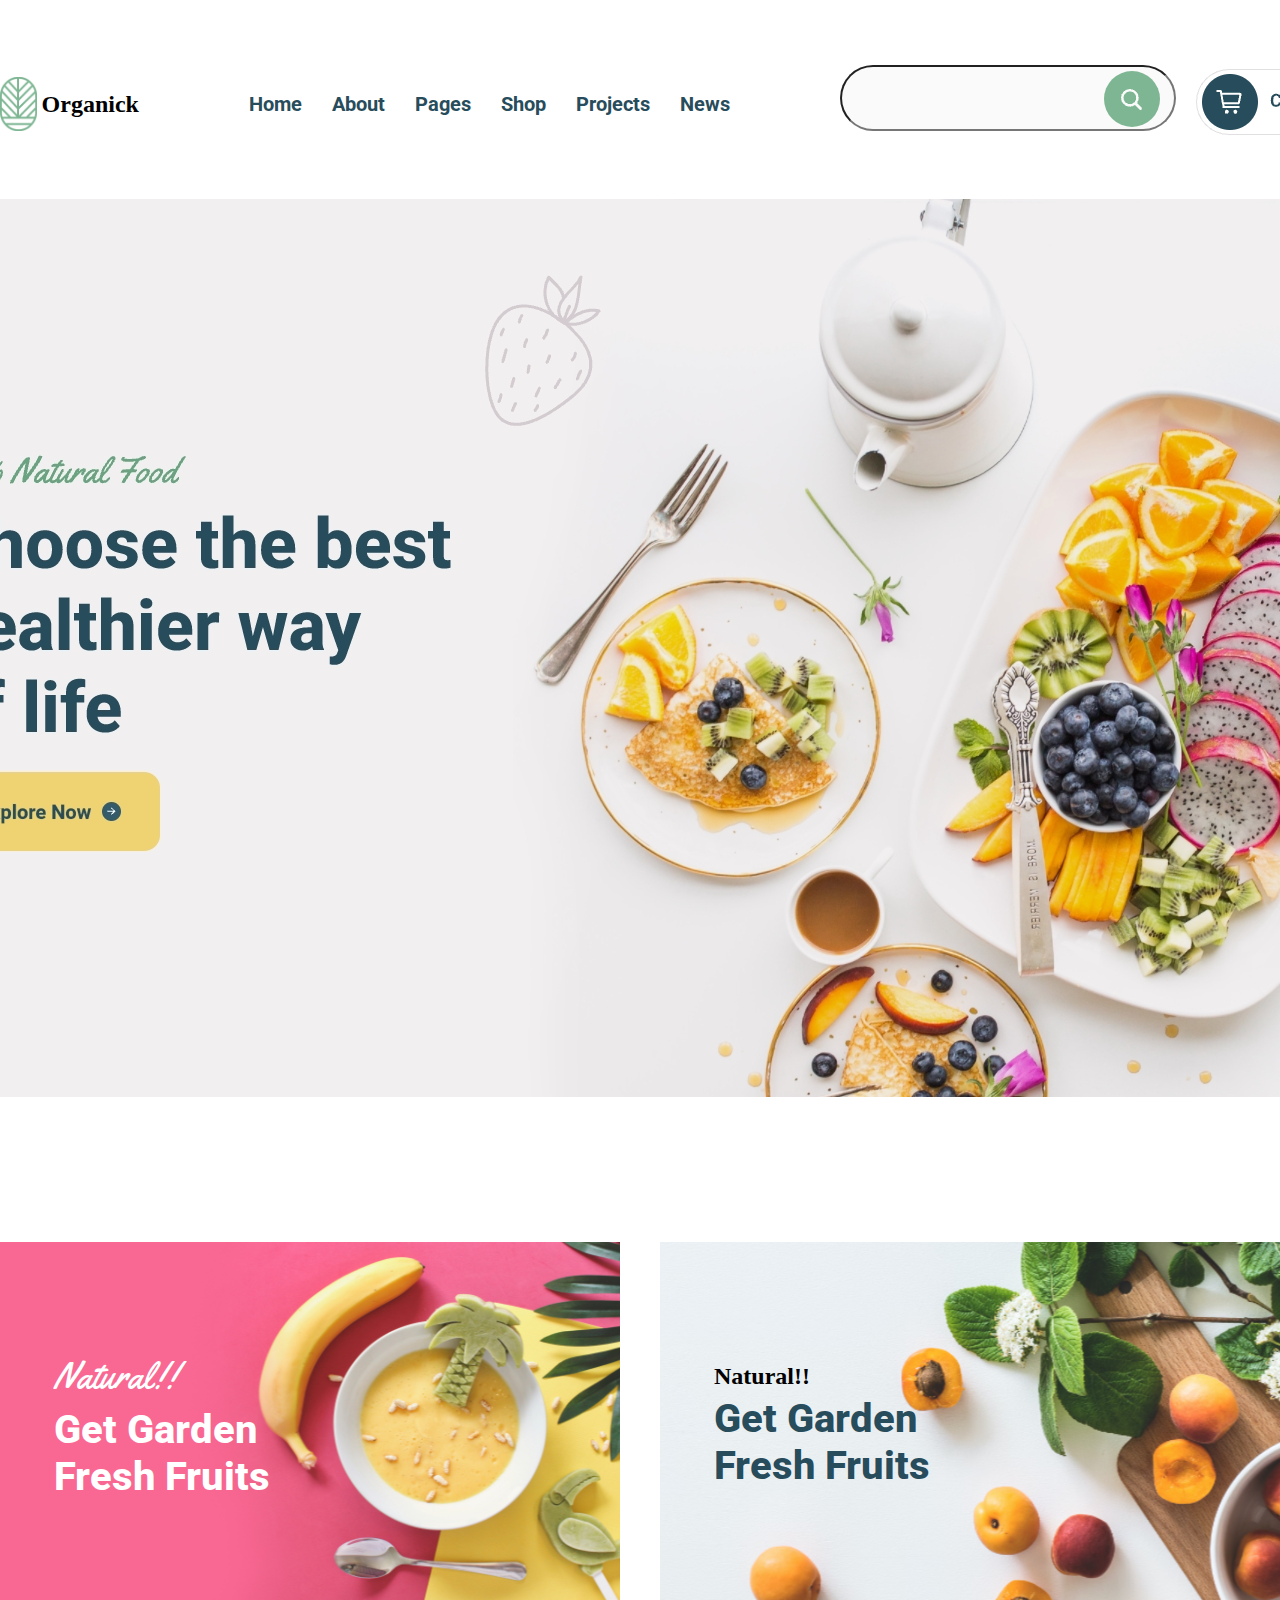
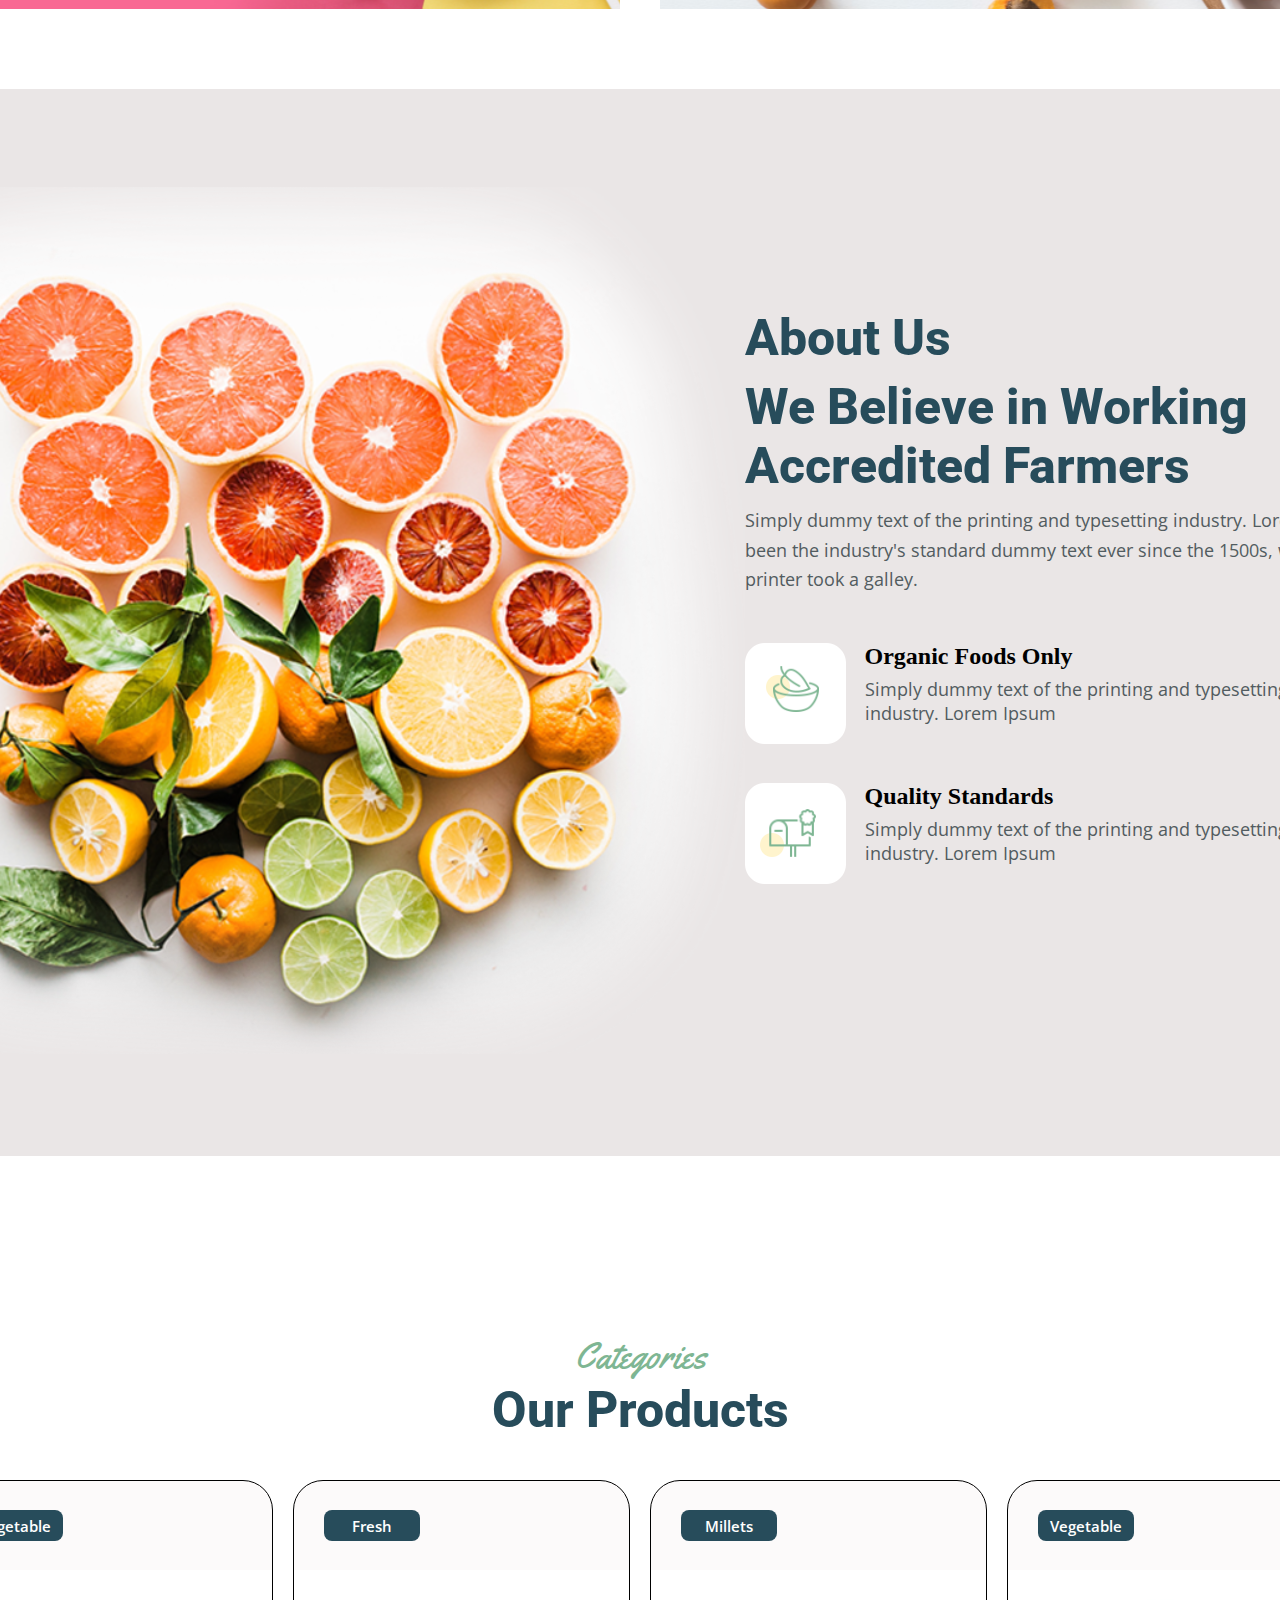
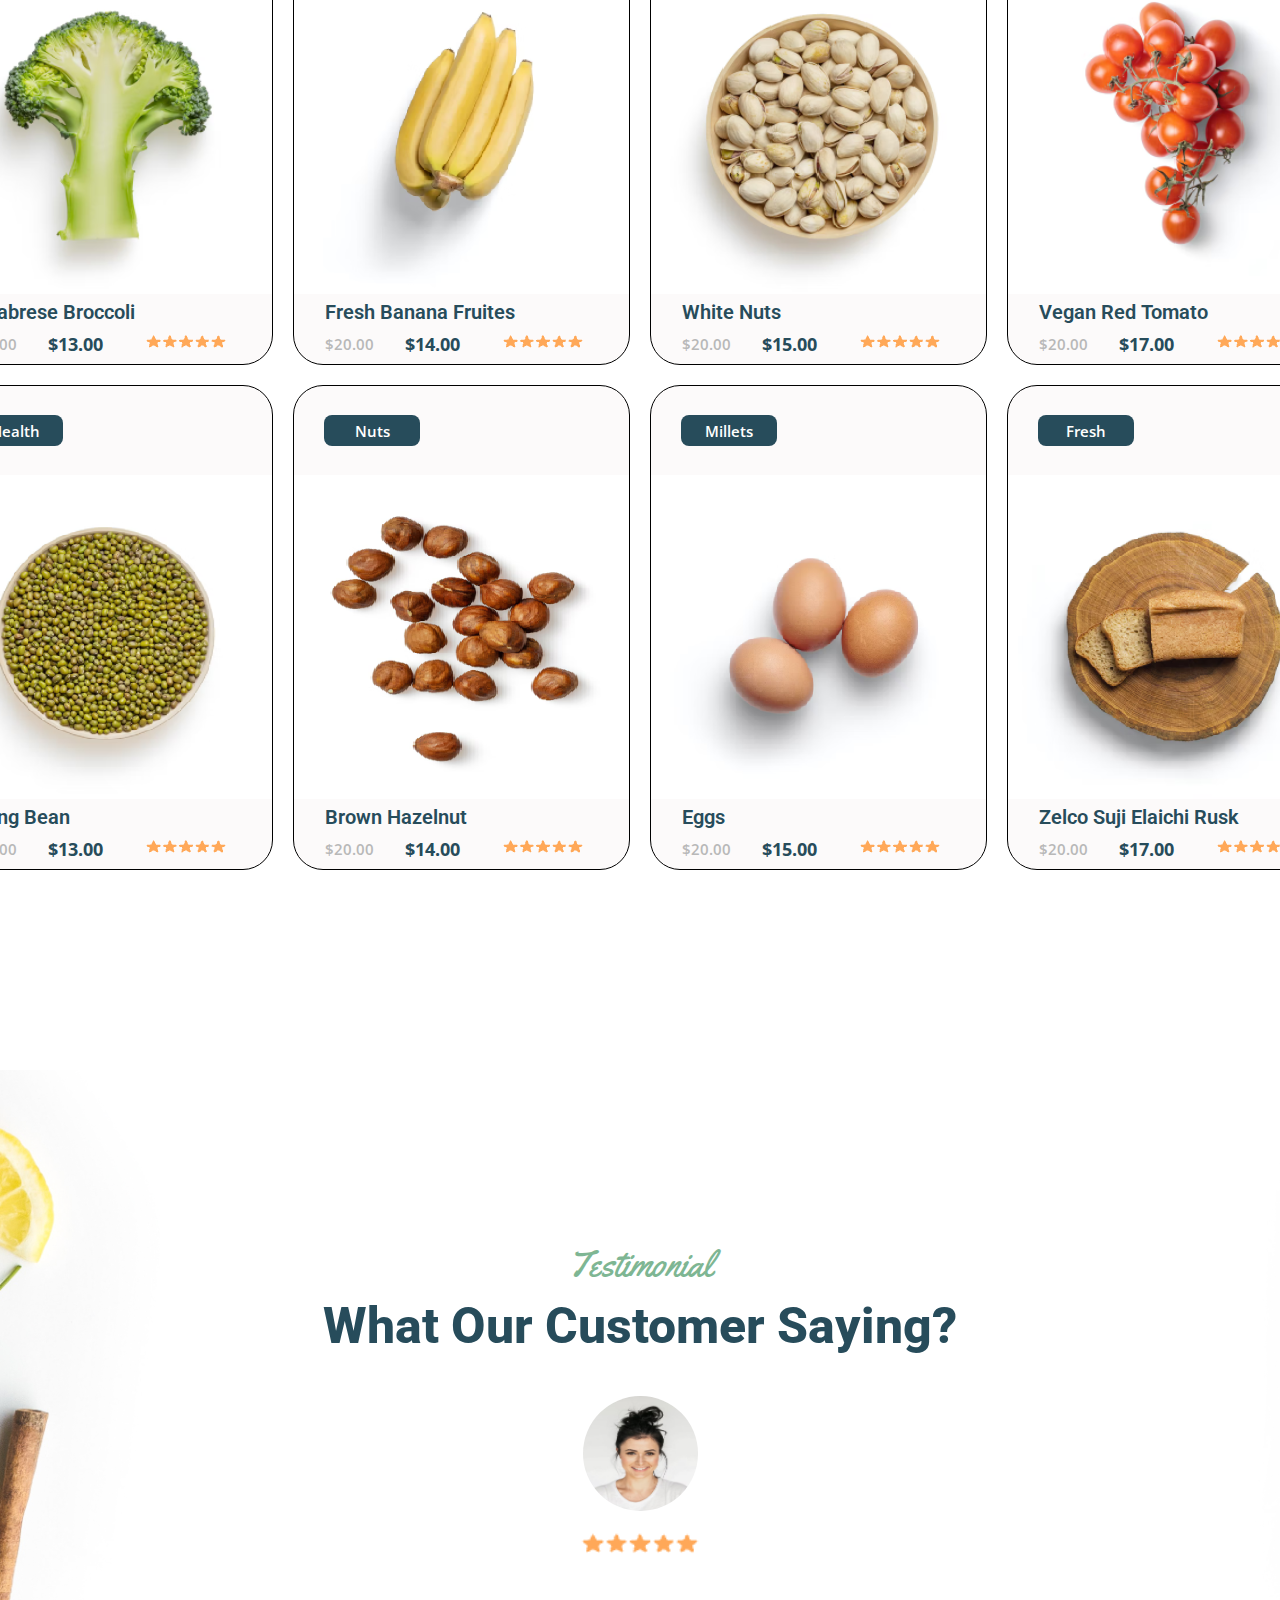
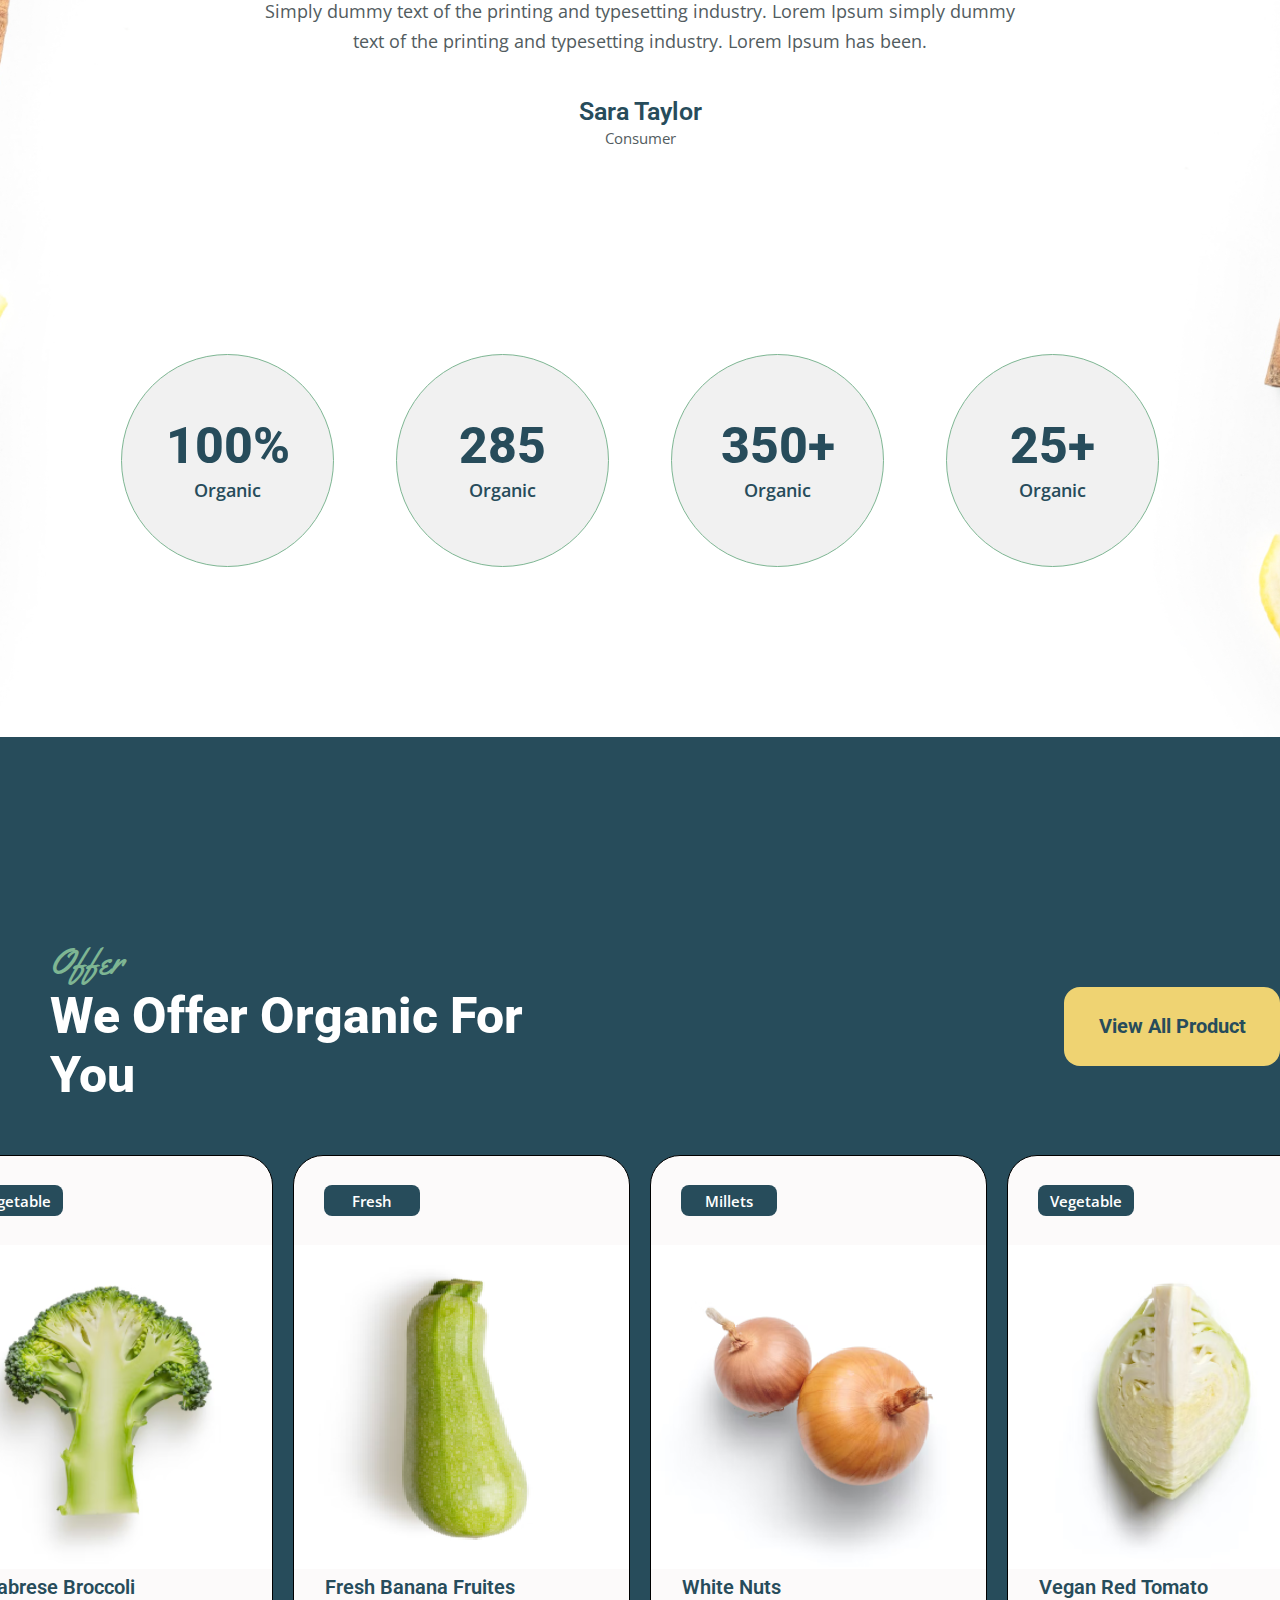
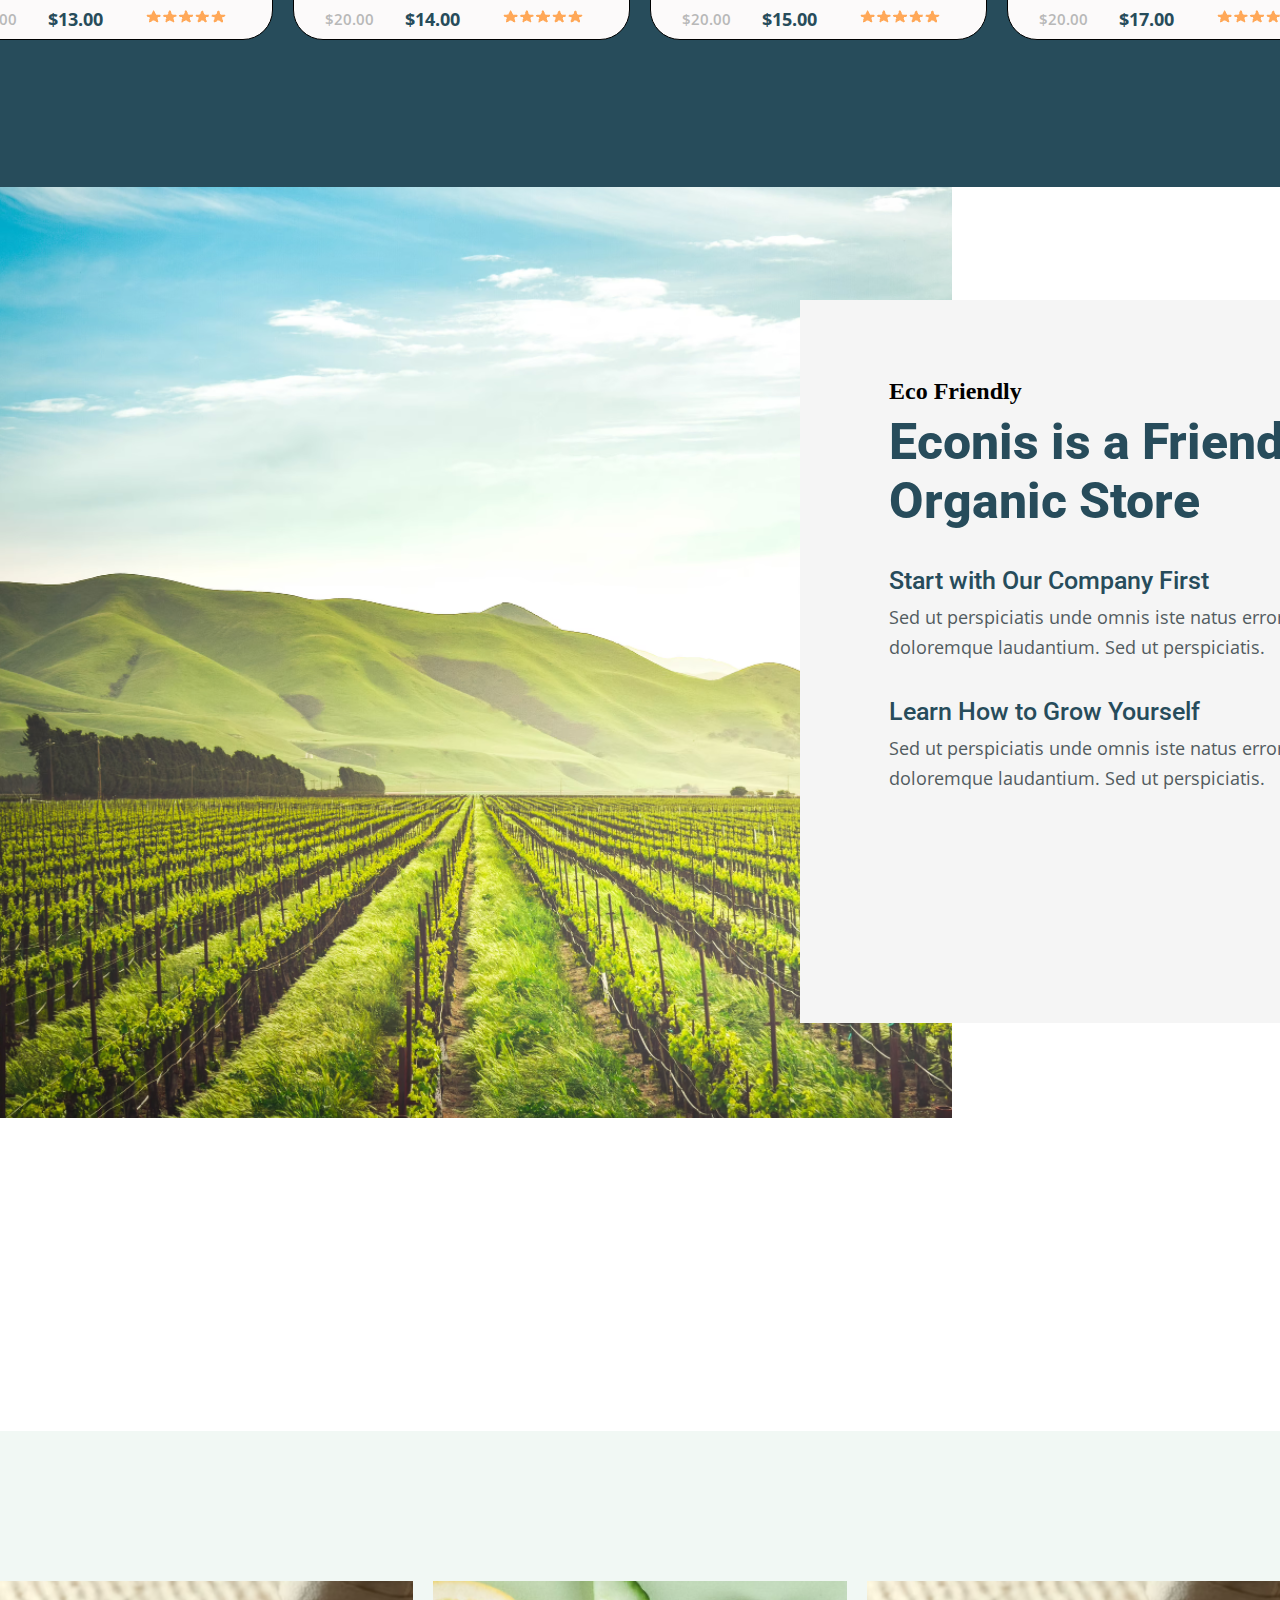
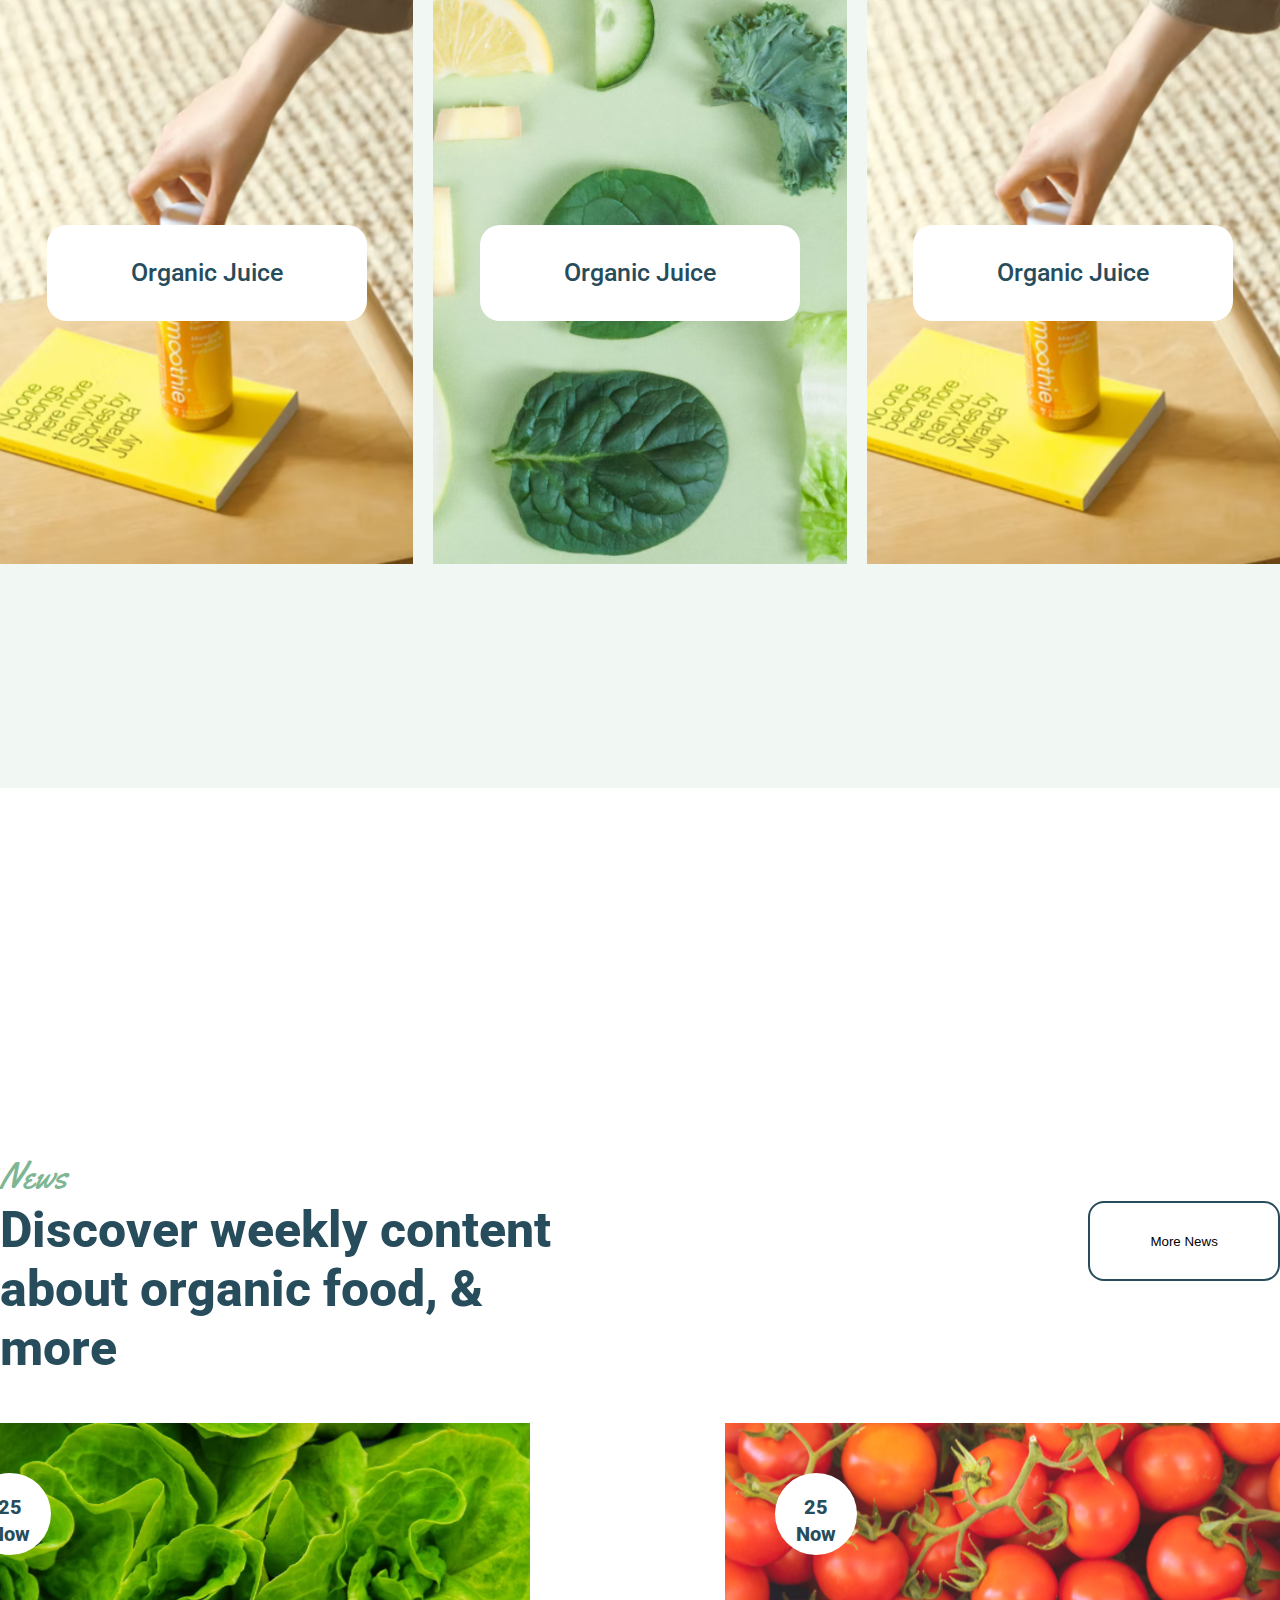
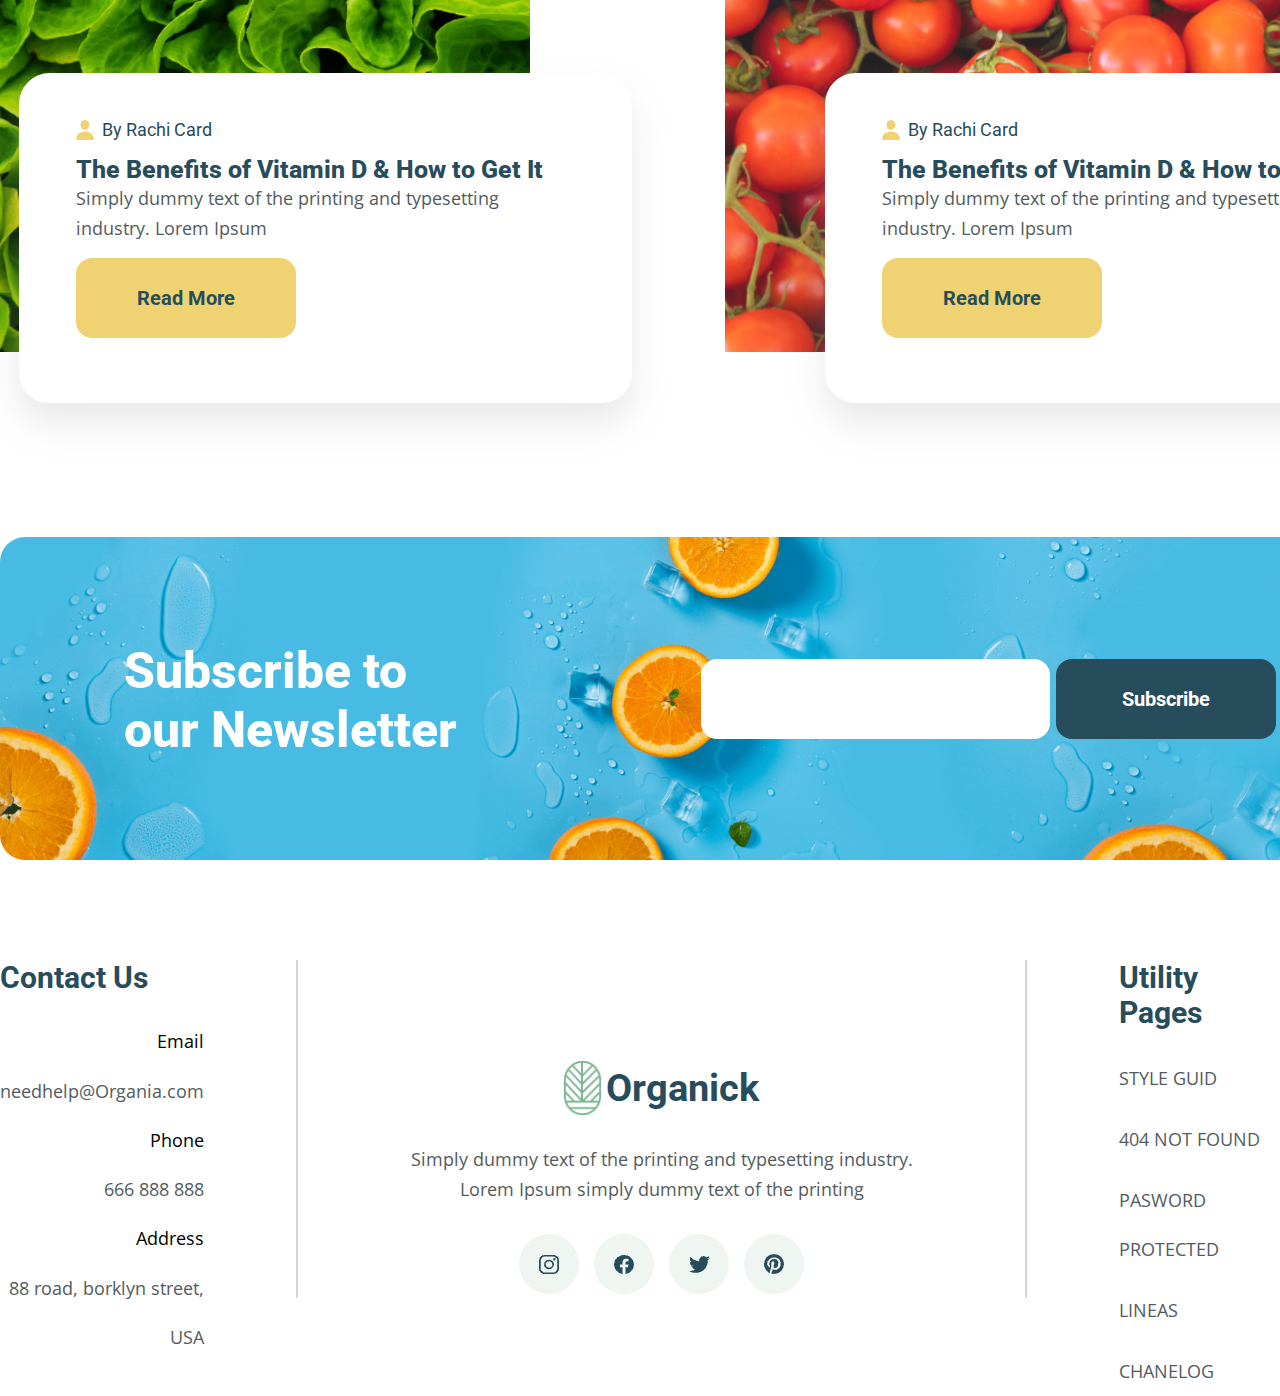
==== index.html @ 6e3fae32 "organik" ====
<!DOCTYPE html>
<html lang="en">

<head>
   <meta charset="UTF-8">
   <meta name="viewport" content="width=device-width, initial-scale=1.0">
   <title>Document</title>

   <!-- link__css -->
   <link rel="stylesheet" href="./assets/css/style.css">
   <!-- google__fonts -->
   <link rel="preconnect" href="https://fonts.googleapis.com">
   <link rel="preconnect" href="https://fonts.gstatic.com" crossorigin>
   <link
      href="https://fonts.googleapis.com/css2?family=Dancing+Script:wght@700&family=Dosis:wght@600&family=Gothic+A1&family=Lato:ital,wght@0,100;0,300;0,400;0,700;0,900;1,100;1,300;1,400;1,700;1,900&family=Montserrat:ital,wght@0,100..900;1,100..900&family=Mukta&family=Nunito+Sans:ital,opsz,wght@0,6..12,200..1000;1,6..12,200..1000&family=Open+Sans:ital,wght@0,300..800;1,300..800&family=Oswald:wght@200..700&family=Poppins:ital,wght@0,100;0,200;0,300;0,400;0,500;0,600;0,700;0,800;0,900;1,100;1,200;1,300;1,400;1,500;1,600;1,700;1,800;1,900&family=Prompt:ital,wght@0,100;0,200;0,300;0,400;0,500;0,600;0,700;0,800;0,900;1,100;1,200;1,300;1,400;1,500;1,600;1,700;1,800;1,900&family=Roboto:ital,wght@0,100;0,300;0,400;0,500;0,700;0,900;1,100;1,300;1,400;1,500;1,700;1,900&display=swap"
      rel="stylesheet">
   <link rel="preconnect" href="https://fonts.googleapis.com">
   <link rel="preconnect" href="https://fonts.gstatic.com" crossorigin>
   <link
      href="https://fonts.googleapis.com/css2?family=Dancing+Script:wght@700&family=Dosis:wght@600&family=Gothic+A1&family=Lato:ital,wght@0,100;0,300;0,400;0,700;0,900;1,100;1,300;1,400;1,700;1,900&family=Montserrat:ital,wght@0,100..900;1,100..900&family=Mukta&family=Nunito+Sans:ital,opsz,wght@0,6..12,200..1000;1,6..12,200..1000&family=Open+Sans:ital,wght@0,300..800;1,300..800&family=Oswald:wght@200..700&family=Poppins:ital,wght@0,100;0,200;0,300;0,400;0,500;0,600;0,700;0,800;0,900;1,100;1,200;1,300;1,400;1,500;1,600;1,700;1,800;1,900&family=Prompt:ital,wght@0,100;0,200;0,300;0,400;0,500;0,600;0,700;0,800;0,900;1,100;1,200;1,300;1,400;1,500;1,600;1,700;1,800;1,900&family=Roboto:ital,wght@0,100;0,300;0,400;0,500;0,700;0,900;1,100;1,300;1,400;1,500;1,700;1,900&display=swap"
      rel="stylesheet">
   <link rel="preconnect" href="https://fonts.googleapis.com">
   <link rel="preconnect" href="https://fonts.gstatic.com" crossorigin>
   <link
      href="https://fonts.googleapis.com/css2?family=Dancing+Script:wght@700&family=Dosis:wght@600&family=Gothic+A1&family=Lato:ital,wght@0,100;0,300;0,400;0,700;0,900;1,100;1,300;1,400;1,700;1,900&family=Montserrat:ital,wght@0,100..900;1,100..900&family=Mukta&family=Nunito+Sans:ital,opsz,wght@0,6..12,200..1000;1,6..12,200..1000&family=Open+Sans:ital,wght@0,300..800;1,300..800&family=Oswald:wght@200..700&family=Poppins:ital,wght@0,100;0,200;0,300;0,400;0,500;0,600;0,700;0,800;0,900;1,100;1,200;1,300;1,400;1,500;1,600;1,700;1,800;1,900&family=Prompt:ital,wght@0,100;0,200;0,300;0,400;0,500;0,600;0,700;0,800;0,900;1,100;1,200;1,300;1,400;1,500;1,600;1,700;1,800;1,900&family=Roboto:ital,wght@0,100;0,300;0,400;0,500;0,700;0,900;1,100;1,300;1,400;1,500;1,700;1,900&family=Yellowtail&display=swap"
      rel="stylesheet">
   <!-- google__fonts -->


</head>

<body>

   <!-- main-start -->

   <main>

      <!-- header-start -->

      <header>
         <div class="container">
            <div class="header-div">
               <div class="left__header">
                  <img src="./assets/images/organic_logo.png" alt="organic-logo">
                  <h2>Organick</h2>
               </div>
               <div class="center__header">
                  <h2>Home</h2>
                <a href="./assets/html/vtoroy.html"><h2>About</h2></a>
                  <h2>Pages</h2>
                  <a href="./assets/html/tretiy.html"><h2>Shop</h2></a>
                  <h2>Projects</h2>
                  <h2>News</h2>
               </div>
               <div class="right__header">
                  <div class="input">
                     <input type="search">
                  </div>
                  <div class="img-search">
                     <img src="./assets/images/search.png" alt="search">
                  </div>
                  <div class="cart-button">
                     <img src="./assets/images/Cart.png" alt="card-button">
                  </div>
               </div>
            </div>
         </div>
      </header>

      <!-- header-end -->

      <!-- section__backround-start -->

      <div class="section-backround">
      </div>

      <!-- section__backround-end -->

      <!-- section__block-start -->

      <section class="section__block">
         <div class="container">
            <div class="block">
               <div class="left-block">
                  <div class="left-BLOCK--text">
                     <h2>Natural!!</h2>
                     <p>Get Garden Fresh Fruits</p>
                  </div>
               </div>
               <div class="right-block">
                  <div class="left-BLOCK--text2">
                     <h2>Natural!!</h2>
                     <p>Get Garden Fresh Fruits</p>
                  </div>
               </div>
            </div>
         </div>
      </section>

      <!-- section__block-end -->

      <!-- section__acardion-start -->

      <section class="section-acardion">
         <div class="container">
            <div class="acardion">
               <div class="left-acardion">
                  <img src="./assets/images/limons.png" alt="limons">
               </div>
               <div class="right-acardion">
                  <div class="left-right-acardion">
                     <h2>About Us</h2>
                     <h2>We Believe in Working
                        Accredited Farmers</h2>
                     <p>Simply dummy text of the printing and typesetting industry. Lorem had ceased to
                        been the industry's standard dummy text ever since the 1500s, when an unknown printer took a
                        galley.</p>
                  </div>
                  <div class="center-right-acardion">
                     <div class="center-df">
                        <div class="left-1">
                           <img src="./assets/images/organic-food.png" alt="organic-food">
                        </div>
                        <div class="right-2">
                           <h2>Organic Foods Only</h2>
                           <p>Simply dummy text of the printing and typesetting industry. Lorem Ipsum</p>
                        </div>
                     </div>
                     <div class="center-df">
                        <div class="left-1">
                           <img src="./assets/images/organic-pochta.png" alt="organic-pochta">
                        </div>
                        <div class="right-2">
                           <h2>Quality Standards</h2>
                           <p>Simply dummy text of the printing and typesetting industry. Lorem Ipsum</p>
                        </div>
                     </div>
                  </div>
                  <div class="right-right-acardion"></div>
               </div>
            </div>
         </div>
      </section>

      <!-- section__acardion-end -->

      <!-- section__intro-start -->

      <section class="section__intro">
         <div class="container">
            <h2 class="intro-h2">Categories </h2>
            <p class="intro-p">Our Products</p>
            <div class="intro-colum">
               <div class="intro-df">
                  <div class="intro-block">
                     <button>Vegetable</button>
                     <img src="./assets/images/cabbage.png" alt="garlic">
                     <h2>Calabrese Broccoli</h2>
                     <div class="intro-block-df-t">
                        <div class="left3">
                           <h2>$20.00</h2>
                           <h3>$13.00</h3>
                        </div>
                        <div class="right3">
                           <img src="./assets/images/Star.png" alt="star">
                        </div>
                     </div>
                  </div>
                  <div class="intro-block">
                     <button>Fresh</button>
                     <img src="./assets/images/banana.png" alt="banana">
                     <h2>Fresh Banana Fruites</h2>
                     <div class="intro-block-df-t">
                        <div class="left3">
                           <h2>$20.00</h2>
                           <h3>$14.00</h3>
                        </div>
                        <div class="right3">
                           <img src="./assets/images/Star.png" alt="star">
                        </div>
                     </div>
                  </div>
                  <div class="intro-block">
                     <button>Millets</button>
                     <img src="./assets/images/nuts.png" alt="White-nuts">
                     <h2>White Nuts</h2>
                     <div class="intro-block-df-t">
                        <div class="left3">
                           <h2>$20.00</h2>
                           <h3>$15.00</h3>
                        </div>
                        <div class="right3">
                           <img src="./assets/images/Star.png" alt="star">
                        </div>
                     </div>
                  </div>
                  <div class="intro-block">
                     <button>Vegetable</button>
                     <img src="./assets/images/tomato.png" alt="Red-tomato">
                     <h2>Vegan Red Tomato</h2>
                     <div class="intro-block-df-t">
                        <div class="left3">
                           <h2>$20.00</h2>
                           <h3>$17.00</h3>
                        </div>
                        <div class="right3">
                           <img src="./assets/images/Star.png" alt="star">
                        </div>
                     </div>
                  </div>
               </div>
               <div class="intro-df">
                  <div class="intro-block">
                     <button>Health</button>
                     <img src="./assets/images/bean.png" alt="Mung-Bean">
                     <h2>Mung Bean</h2>
                     <div class="intro-block-df-t">
                        <div class="left3">
                           <h2>$20.00</h2>
                           <h3>$13.00</h3>
                        </div>
                        <div class="right3">
                           <img src="./assets/images/Star.png" alt="star">
                        </div>
                     </div>
                  </div>
                  <div class="intro-block">
                     <button>Nuts</button>
                     <img src="./assets/images/Brown-Hazelnut.png" alt="Brown-Hazelnut">
                     <h2>Brown Hazelnut</h2>
                     <div class="intro-block-df-t">
                        <div class="left3">
                           <h2>$20.00</h2>
                           <h3>$14.00</h3>
                        </div>
                        <div class="right3">
                           <img src="./assets/images/Star.png" alt="star">
                        </div>
                     </div>
                  </div>
                  <div class="intro-block">
                     <button>Millets</button>
                     <img src="./assets/images/eggs.png" alt="Eggs">
                     <h2>Eggs</h2>
                     <div class="intro-block-df-t">
                        <div class="left3">
                           <h2>$20.00</h2>
                           <h3>$15.00</h3>
                        </div>
                        <div class="right3">
                           <img src="./assets/images/Star.png" alt="star">
                        </div>
                     </div>
                  </div>
                  <div class="intro-block">
                     <button>Fresh</button>
                     <img src="./assets/images/bread.png" alt="Zelco Suji Elaichi Rusk">
                     <h2>Zelco Suji Elaichi Rusk</h2>
                     <div class="intro-block-df-t">
                        <div class="left3">
                           <h2>$20.00</h2>
                           <h3>$17.00</h3>
                        </div>
                        <div class="right3">
                           <img src="./assets/images/Star.png" alt="star">
                        </div>
                     </div>
                  </div>
               </div>
            </div>
         </div>
      </section>

      <!-- section__intro-end -->

      <!-- section__jpg-start -->

      <section class="section__jpg">
         <div class="container">
            <div class="jpg">
               <div class="left-jpg">
                  <div class="left-left-jpg">
                     <h3>Testimonial</h3>
                     <p>What Our Customer Saying?</p>
                  </div>
                  <div class="left-center-jpg">
                     <img class="photo" src="./assets/images/Photo(7).png" alt="Yourself">
                     <img class="star" src="./assets/images/Star.png" alt="star">
                  </div>
                  <div class="left-right-jpg">
                     <div class="left-23">
                        <p>Simply dummy text of the printing and typesetting industry. Lorem Ipsum simply dummy text of
                           the
                           printing and typesetting industry. Lorem Ipsum has been.</p>
                     </div>
                     <div class="right-23">
                        <h3> Sara Taylor</h3>
                        <h4>Consumer</h4>
                     </div>
                  </div>
               </div>
               <div class="right-jpg">
                  <div class="krujochek">
                     <span>100%</span>
                     <h4>Organic</h4>
                  </div>
                  <div class="krujochek">
                     <span>285</span>
                     <h4>Organic</h4>
                  </div>
                  <div class="krujochek">
                     <span>350+</span>
                     <h4>Organic</h4>
                  </div>
                  <div class="krujochek">
                     <span>25+</span>
                     <h4>Organic</h4>
                  </div>
               </div>
            </div>
         </div>
      </section>

      <!-- section__jpg-end -->

      <!-- section__green-start -->

      <div class="section__green">
         <div class="container">
            <div class="green">
               <h4 class="green-h4">Offer</h4>
               <div class="green-df">
                  <p>We Offer Organic For You</p>
                  <button>View All Product</button>
               </div>
            </div>
            <div class="intro-df-1">
               <div class="intro-block">
                  <button>Vegetable</button>
                  <img src="./assets/images/cabbage.png" alt="garlic">
                  <h2>Calabrese Broccoli</h2>
                  <div class="intro-block-df-t">
                     <div class="left3">
                        <h2>$20.00</h2>
                        <h3>$13.00</h3>
                     </div>
                     <div class="right3">
                        <img src="./assets/images/Star.png" alt="star">
                     </div>
                  </div>
               </div>
               <div class="intro-block">
                  <button>Fresh</button>
                  <img src="./assets/images/Photo(8).png" alt="Fresh-Banana-Fruites">
                  <h2>Fresh Banana Fruites</h2>
                  <div class="intro-block-df-t">
                     <div class="left3">
                        <h2>$20.00</h2>
                        <h3>$14.00</h3>
                     </div>
                     <div class="right3">
                        <img src="./assets/images/Star.png" alt="star">
                     </div>
                  </div>
               </div>
               <div class="intro-block">
                  <button>Millets</button>
                  <img src="./assets/images/Photo(9).png" alt="White-Nuts">
                  <h2>White Nuts</h2>
                  <div class="intro-block-df-t">
                     <div class="left3">
                        <h2>$20.00</h2>
                        <h3>$15.00</h3>
                     </div>
                     <div class="right3">
                        <img src="./assets/images/Star.png" alt="star">
                     </div>
                  </div>
               </div>
               <div class="intro-block">
                  <button>Vegetable</button>
                  <img src="./assets/images/Photo(10).png" alt="Vegan Red Tomato">
                  <h2>Vegan Red Tomato</h2>
                  <div class="intro-block-df-t">
                     <div class="left3">
                        <h2>$20.00</h2>
                        <h3>$17.00</h3>
                     </div>
                     <div class="right3">
                        <img src="./assets/images/Star.png" alt="star">
                     </div>
                  </div>
               </div>
            </div>
         </div>
      </div>

      <!-- section__green-end -->

      <!-- section__organic-start -->

      <section class="section-organic">
         <div class="organic-bg">
            <div class="organic-bg-vn">
               <img src="./assets/images/Image(4).png" alt="pustinya">
            </div>
            <div class="organic-white-bg">
               <div class="vn-120">
                  <div class="block90">
                     <h2>Eco Friendly</h2>
                     <p class="p1">Econis is a Friendly
                        Organic Store</p>
                  </div>
                  <div class="block90">
                     <h4>Start with Our Company First</h4>
                     <p class="p2">Sed ut perspiciatis unde omnis iste natus error sit voluptat accusantium doloremque
                        laudantium. Sed ut perspiciatis.</p>
                  </div>
                  <div class="block90">
                     <h4>Learn How to Grow Yourself</h4>
                     <p class="p2">Sed ut perspiciatis unde omnis iste natus error sit voluptat accusantium doloremque
                        laudantium. Sed ut perspiciatis.</p>
                  </div>
               </div>
            </div>
         </div>
      </section>

      <!-- section__organic-end -->

      <!-- section-no-start -->

      <section class="section-no">   
         <div class="no">
            <div class="bg-one">
               <button>Organic Juice</button>
            </div>
            <div class="bg-two">
               <button>Organic Juice</button>
            </div>
            <div class="bg-one">
               <button>Organic Juice</button>
            </div>
         </div>
      </section>

      <!-- section-no-end -->

      <!-- section-vapshe-start -->

      <section class="section-vapshe">
         <div class="container">
            <h4 class="h40">News</h4>
            <div class="vapshee-df">
               <p>Discover weekly content about organic food, & more</p>
               <button>More News</button>
            </div>
            <div class="vapshe-block-df">
               <div class="vapshe-block">
                  <div class="oq-krug">
                     <span>25</span>
                     <h2>Now</h2>
                  </div>
                  <div class="vapshe-block-oq_fon">
                     <div class="vn23">
                        <div class="verhniy-df">
                           <img src="./assets/images/Vector(5).png" alt="Vector">
                           <h2>By Rachi Card</h2>
                        </div>
                        <p class="oq-fon-p">The Benefits of Vitamin D & How to Get It</p>
                        <p class="oq-fon-p2">Simply dummy text of the printing and typesetting industry. Lorem Ipsum</p>
                        <button class="bggutton">Read More</button>
                     </div>
                  </div>
               </div>
               <div class="vapshe-block-2">
                  <div class="oq-krug">
                     <span>25</span>
                     <h2>Now</h2>
                  </div>
                  <div class="vapshe-block-oq_fon">
                     <div class="vn23">
                        <div class="verhniy-df">
                           <img src="./assets/images/Vector(5).png" alt="Vector">
                           <h2>By Rachi Card</h2>
                        </div>
                        <p class="oq-fon-p">The Benefits of Vitamin D & How to Get It</p>
                        <p class="oq-fon-p2">Simply dummy text of the printing and typesetting industry. Lorem Ipsum</p>
                        <button class="bggutton">Read More</button>
                     </div>
                  </div>
               </div>
            </div>
         </div>
      </section>

      <!-- section-vapshe-end -->

      <!-- section__goluboy-start -->


      <section class="section-goluboy">
         <div class="container">
            <div class="goluboy">
               <div class="vn-goluboy">
                  <div class="left-goluboy">
                     <p>Subscribe to
                        our Newsletter
                     </p>
                  </div>
                  <div class="right-goluboy">
                     <input type="email">
                     <button>Subscribe</button>
                  </div>
               </div>
            </div>
         </div>
      </section>

      <!-- section__goluboy-end -->
      <!-- 


 -->
      <!-- footer-start -->

      <footer>
         <div class="container">
            <div class="footer">
               <div class="left-footer">
                  <div class="start">
                     <h2>Contact Us</h2>
                  </div>
                  <div class="center">
                     <div class="center-center">
                        <h3>Email</h3>
                        <p>needhelp@Organia.com</p>
                     </div>
                     <div class="center-center">
                        <h3>Phone</h3>
                        <p>666 888 888</p>
                     </div>
                     <div class="center-center">
                        <h3>Address</h3>
                        <p>88 road, borklyn street, USA</p>
                     </div>
                  </div>
               </div>
               <hr class="hr">
               <div class="center-footer">
                  <div class="left__header-1">
                     <img src="./assets/images/organic_logo.png" alt="organic">
                     <h1>Organick</h1>
                  </div>
                  <div class="center-start">
                     <p>Simply dummy text of the printing and typesetting industry.
                        Lorem Ipsum simply dummy text of the printing </p>
                  </div>
                  <div class="center-end">
                     <div class="img-krug">
                        <img src="./assets/images/Insta.png" alt="instagram">
                     </div>
                     <div class="img-krug">
                        <img src="./assets/images/Vector(6).png" alt="feysbook">
                     </div>
                     <div class="img-krug">
                        <img src="./assets/images/Vector(7).png" alt="twiter">
                     </div>
                     <div class="img-krug">
                        <img src="./assets/images/Vector(8).png" alt="insta">
                     </div>
                  </div>
               </div>
               <hr class="hr">
               <div class="right-footer">
                  <div class="left-right-footer">
                     <h2>Utility Pages</h2>
                  </div>
                  <div class="right-right-footer">
                     <h4>STYLE GUID</h4>
                     <h4>404 NOT FOUND</h4>
                     <h4>PASWORD PROTECTED</h4>
                     <h4>LINEAS</h4>
                     <h4>CHANELOG</h4>
                  </div>
               </div>
            </div>
         </div>
      </footer>

      <!-- footer-end -->

   </main>

   <!-- main-end -->

</body>

</html>
---- assets/css/style.css ----
* {
   margin: 0;
   padding: 0;
   list-style: none;
   text-decoration: none;
}

/* container */

.container {
   max-width: 1400px;
   width: 100%;
   margin: 0 auto;
}

/* header-start */

.header-div {
   display: flex;
   align-items: center;
   padding-top: 69px;
   gap: 110px;
}

.left__header {
   display: flex;
   justify-content: center;
   align-items: center;
   gap: 5px;
}

.left__header-1 {
   display: flex;
   align-items: center;
   justify-content: center;
   gap: 5px;
}

.left__header-1 h1 {
   color: rgb(39, 76, 91);
   font-family: Roboto;
   font-size: 38px;
   font-weight: 700;
   text-align: left;
}

.left__header img {
   width: 36.58px;
   height: 53.72px;
}

.left__header-1 img {
   width: 36.58px;
   height: 53.72px;
}

.center__header {
   display: flex;
   align-items: center;
   gap: 30px;
}

.center__header h2 {
   color: rgb(39, 76, 91);
   font-family: Roboto;
   font-size: 20px;
   font-weight: 700;
   text-align: left;
   cursor: pointer;
}

.right__header {
   display: flex;
   align-items: center;
   gap: 30px;
}



.input input {
   width: 336px;
   height: 66px;
   border-radius: 36px;
   position: absolute;
   top: 65px;
   background: rgb(250, 250, 250);
}

.img-search img {
   width: 21px;
   height: 21px;

}

.img-search {
   width: 56px;
   height: 56px;
   background: rgb(126, 182, 147);
   position: relative;
   border-radius: 50%;
   display: flex;
   align-items: center;
   justify-content: center;
   background-size: cover;
   left: 234px;
   bottom: 5px;
}

.cart-button img {
   position: relative;
   left: 240px;
}

/* header-end */

/* section__backround-start */

.section-backround {
   margin-top: 60px;
   background: url(../images/Banner.jpeg)center no-repeat;
   width: 100%;
   height: 898px;
   background-size: cover;
}

/* section__backround-end */

/* section__block-start */

.section__block {
   padding-top: 145px;
}

.block {
   display: flex;
   justify-content: center;
   align-items: center;
   gap: 40px;
}

.left-block {
   background: url(../images/banana-block.png)center no-repeat;
   width: 682.24px;
   height: 367px;
   display: flex;
   align-items: center;
   background-size: cover;
}

.left-BLOCK--text {
   padding-left: 54px;
   display: flex;
   flex-direction: column;
   gap: 5px;
}

.left-BLOCK--text h2 {
   color: rgb(255, 255, 255);
   font-family: Yellowtail;
   font-size: 36px;
   font-weight: 400;
   text-align: left;
}

.left-BLOCK--text p {
   color: rgb(255, 255, 255);
   font-family: Roboto;
   font-size: 40px;
   font-weight: 800;
   line-height: 47px;
   letter-spacing: 0%;
   text-align: left;
   width: 277.63px;
}

.right-block {
   background: url(../images/orig-block.png)center no-repeat;
   width: 682.24px;
   height: 367px;
   display: flex;
   align-items: center;
   background-size: cover;
}

.left-BLOCK--text2 {
   padding-left: 54px;
   display: flex;
   flex-direction: column;
   gap: 5px;
}

.left-BLOCK--text2 h1 {
   color: rgb(126, 182, 147);
   font-family: Yellowtail;
   font-size: 36px;
   font-weight: 400;
   text-align: left;
}

.left-BLOCK--text2 p {
   color: rgb(39, 76, 91);
   font-family: Roboto;
   font-size: 40px;
   font-weight: 800;
   line-height: 47px;
   text-align: left;
   width: 277.63px;
}

/* section__block-end */

/* section__acardion-start  */

.section-acardion {
   margin-top: 80px;
   width: 100%;
   height: 1067px;
   background: rgba(234, 229, 229, 0.982);
   display: flex;
   align-items: center;
   justify-content: center;
}

.acardion {
   display: flex;
   align-items: center;
   justify-content: center;
}

.right-acardion {
   display: flex;
   flex-direction: column;
   gap: 48px;
}

.left-right-acardion {
   display: flex;
   flex-direction: column;
   gap: 10px;
}

.left-right-acardion h1 {
   color: rgb(126, 182, 147);
   font-family: Yellowtail;
   font-size: 36px;
   font-weight: 400;
   text-align: left;
}

.left-right-acardion h2 {
   color: rgb(39, 76, 91);
   font-family: Roboto;
   font-size: 50px;
   font-weight: 800;
   line-height: 59px;
   text-align: left;
   width: 702px;
}

.left-right-acardion p {
   color: rgb(82, 92, 96);
   font-family: Open Sans;
   font-size: 18px;
   font-weight: 400;
   line-height: 165.4%;
   letter-spacing: 0%;
   width: 690px;
   text-align: left;
}

.center-df {
   display: flex;
   gap: 19px;
}

.center-right-acardion {
   display: flex;
   flex-direction: column;
   gap: 35px;
}

.left-1 img {
   width: 101px;
   height: 101px;
}

.right-2 {
   display: flex;
   flex-direction: column;
   gap: 7px;
}

.right-2 h1 {
   color: rgb(39, 76, 91);
   font-family: Roboto;
   font-size: 25px;
   font-weight: 800;
   line-height: 29px;
   letter-spacing: 0%;
   text-align: left;
}

.right-2 p {
   color: rgb(82, 92, 96);
   font-family: Open Sans;
   font-size: 18px;
   font-weight: 400;
   text-align: left;
   width: 444px;
}

/* section__acardion-end */

/* section__intro-start */

.section__intro {
   padding-top: 176px;
}

.intro-h2 {
   color: rgb(126, 182, 147);
   font-family: Yellowtail;
   font-size: 36px;
   font-weight: 400;
   text-align: left;
   display: flex;
   justify-content: center;
}

.intro-p {
   color: rgb(39, 76, 91);
   font-family: Roboto;
   font-size: 50px;
   font-weight: 800;
   line-height: 59px;
   text-align: center;
}

.intro-colum {
   display: flex;
   flex-direction: column;
   gap: 20px;
   margin-top: 40px;
}

.intro-df {
   display: flex;
   align-items: center;
   justify-content: center;
   gap: 20px;
}

.intro-block {
   border-radius: 30px;
   background: rgb(252, 250, 250);
   width: 335px;
   height: 483px;
   border: 1px solid black;
}



.intro-block button {
   border-radius: 8px;

   background: rgb(39, 76, 91);
   width: 96px;
   height: 31px;
   color: rgb(255, 255, 255);
   font-family: Open Sans;
   font-size: 15px;
   font-weight: 600;
   line-height: 20px;
   letter-spacing: 0%;
   text-align: center;
   border: none;
   margin: 29px 30px;
}

.intro-block img {
   width: 335.23px;
   height: 324px;
   image-rendering: pixelated;
}

.intro-block h2 {
   color: rgb(39, 76, 91);
   font-family: Roboto;
   font-size: 20px;
   font-weight: 600;
   padding: 2px 31px;
}

.intro-block-df-t {
   display: flex;
   padding-top: 6px;
   align-items: center;
   gap: 41px;
}

.left3 {
   display: flex;
   align-items: center;
}

.left3 h2 {
   color: rgb(184, 184, 184);
   font-family: Open Sans;
   font-size: 15px;
   font-weight: 600;
}

.left3 h3 {
   color: rgb(39, 76, 91);
   font-family: Open Sans;
   font-size: 18px;
   font-weight: 700;
}

.right3 img {
   width: 84px;
   height: 18.38px;
}

/* section__intro-end */

/* section__jpg-start */

.section__jpg {
   background: url(../images/jpg-bg.png)center no-repeat;
   width: 100%;
   background-size: cover;
   margin-top: 200px;
   height: 1267px;
   display: flex;
   align-items: center;
}

.jpg {
   display: flex;
   flex-direction: column;
   gap: 204px;
   justify-content: center;
   align-items: center;
}

.left-jpg {
   display: flex;
   flex-direction: column;
   gap: 40px;
   justify-content: center;
}

.left-left-jpg {
   display: flex;
   flex-direction: column;
   justify-content: center;
   gap: 8px;
}

.left-left-jpg h3 {
   color: rgb(126, 182, 147);
   font-family: Yellowtail;
   font-size: 36px;
   font-weight: 400;
   line-height: 49px;
   text-align: center;
}

.left-left-jpg p {
   color: rgb(39, 76, 91);
   font-family: Roboto;
   font-size: 50px;
   font-weight: 800;
   line-height: 59px;
   text-align: center;
}

.left-center-jpg {
   display: flex;
   flex-direction: column;
   gap: 20px;
   align-items: center;
}

.photo {
   width: 115px;
   height: 115px;
   border-radius: 50%;
}

.star {
   width: 122.28px;
   height: 26.75px;
}

.left-right-jpg {
   display: flex;
   flex-direction: column;
   gap: 40px;
   align-items: center;
}

.left-right-jpg p {
   color: rgb(82, 92, 96);
   font-family: Open Sans;
   font-size: 18px;
   font-weight: 400;
   line-height: 165.4%;
   letter-spacing: 0%;
   text-align: center;
   width: 780px;
}

.left-right-jpg h3 {
   color: rgb(39, 76, 91);
   font-family: Roboto;
   font-size: 25px;
   font-weight: 600;
   line-height: 29px;
   letter-spacing: 0%;
   text-align: center;
}

.left-right-jpg h4 {
   color: rgb(82, 92, 96);
   font-family: Open Sans;
   font-size: 15px;
   font-weight: 400;
   line-height: 165.4%;
   letter-spacing: 0%;
   text-align: center;
}

.right-jpg {
   display: flex;
   justify-content: center;
   gap: 62px;
}


.krujochek {
   background: rgb(241, 241, 241);
   border: 1px solid rgb(126, 182, 147);
   border-radius: 50%;
   width: 211px;
   height: 211px;
   display: flex;
   flex-direction: column;
   align-items: center;
   justify-content: center;
}

.krujochek span {
   color: rgb(39, 76, 91);
   font-family: Roboto;
   font-size: 50px;
   font-weight: 800;
   line-height: 59px;
   letter-spacing: 0%;
   text-align: center;
}

.krujochek h4 {
   color: rgb(39, 76, 91);
   font-family: Open Sans;
   font-size: 18px;
   font-weight: 600;
   line-height: 165.4%;
   letter-spacing: 0%;
   text-align: center;
}

/* section__jpg-end */

/* section__green-start */

.section__green {
   width: 100%;
   height: 1050px;
   background: rgb(39, 76, 91);
}

.green {
   padding-top: 201px;
   justify-content: center;
   padding-left: 50px;
}

.green-h4 {
   color: rgb(126, 182, 147);
   font-family: Yellowtail;
   font-size: 36px;
   font-weight: 400;
   line-height: 49px;
   letter-spacing: 0%;
   text-align: left;
}

.green-df {
   display: flex;
   gap: 525px;
}

.green-df p {
   color: rgb(255, 255, 255);
   font-family: Roboto;
   font-size: 50px;
   font-weight: 800;
   line-height: 59px;
   width: 580px;
}

.green-df button {
   border-radius: 16px;

   background: rgb(239, 211, 114);
   width: 256px;
   height: 79px;
   color: rgb(39, 76, 91);
   font-family: Roboto;
   font-size: 20px;
   font-weight: 700;
   line-height: 23px;
   border: none;
}

.intro-df-1 {
   display: flex;
   align-items: center;
   justify-content: center;
   gap: 20px;
   margin-top: 50px;
}

/* section__green-end */

/* section__organic-start */

.organic-bg-vn img {
   width: 952px;
   height: 931px;
   position: relative;
}

.organic-white-bg {
   width: 789px;
   height: 723px;
   background: whitesmoke;
   position: absolute;
   left: 800px;
   top: 6700px;
}

.vn-120 {
   padding: 78px 89px;
   display: flex;
   flex-direction: column;
   gap: 35px;
}

.block90 {
   display: flex;
   flex-direction: column;
   gap: 8px;
}

.block90 h4 {
   color: rgb(39, 76, 91);
   font-family: Roboto;
   font-size: 25px;
   font-weight: 500;
   line-height: 29px;
   letter-spacing: 0%;
   text-align: left;
}

.p2 {
   color: rgb(82, 92, 96);
   font-family: Open Sans;
   font-size: 18px;
   font-weight: 400;
   line-height: 165.4%;
   letter-spacing: 0%;
   text-align: left;
   width: 628px;
}

.block90 h1 {
   color: rgb(126, 182, 147);
   font-family: Yellowtail;
   font-size: 36px;
   font-weight: 400;
   line-height: 49px;
   letter-spacing: 0%;
   text-align: left;
}

.p1 {
   color: rgb(39, 76, 91);
   font-family: Roboto;
   font-size: 50px;
   font-weight: 800;
   line-height: 59px;
   letter-spacing: 0%;
   text-align: left;
}

/* section__organic-end */

/*  section-vapshe-start */

.section-vapshe {
   padding-top: 364px;
}

.h40 {
   color: rgb(126, 182, 147);
   font-family: Yellowtail;
   font-size: 36px;
   font-weight: 400;
   line-height: 49px;
   letter-spacing: 0%;
   text-align: left;
}

.vapshee-df {
   display: flex;
   justify-content: center;
   gap: 478px;
}

.vapshee-df p {
   color: rgb(39, 76, 91);
   font-family: Roboto;
   font-size: 50px;
   font-weight: 800;
   line-height: 59px;
   letter-spacing: 0%;
   text-align: left;
   width: 702px;
}

.vapshee-df button {
   box-sizing: border-box;
   border: 2px solid rgb(39, 76, 91);
   border-radius: 16px;

   background: rgb(255, 255, 255);
   width: 220px;
   height: 80px;
}

.vapshe-block {
   background: url(../images/Photo\(13\).png)center no-repeat;
   width: 791px;
   height: 529px;
   margin-top: 45px;
   position: relative;
   left: 725px;
}

.oq-krug {
   width: 82px;
   height: 82px;
   background: rgb(255, 255, 255);
   border-radius: 50%;
   position: absolute;
   left: 50px;
   top: 50px;
   display: flex;
   flex-direction: column;
   justify-content: center;
   align-items: center;
   gap: 15px;
}

.oq-krug h2 {
   color: rgb(39, 76, 91);
   font-family: Roboto;
   font-size: 20px;
   font-weight: 800;
   line-height: 0px;
   letter-spacing: 0%;
   text-align: center;
}

.oq-krug span {
   color: rgb(39, 76, 91);
   font-family: Roboto;
   font-size: 20px;
   font-weight: 800;

   text-align: center;
}

.vapshe-block-2 {
   background: url(../images/Photo\(12\).png)center no-repeat;
   width: 791px;
   height: 529px;
   margin-top: 45px;
   position: relative;
   right: 750px;
}

.vapshe-block-oq_fon {
   width: 613px;
   height: 330px;
   border-radius: 31px 34px 30px 30px;

   box-shadow: 0px 20px 35px 0px rgba(167, 167, 167, 0.25);
   background: rgb(255, 255, 255);
   position: absolute;
   left: 100px;
   top: 250px;
}

.vn23 {
   padding: 46px 57px;
}

.verhniy-df {
   display: flex;
   gap: 8px;
   align-items: center;
}

.verhniy-df h2 {
   color: rgb(39, 76, 91);
   font-family: Roboto;
   font-size: 18px;
   font-weight: 400;
   line-height: 21px;
   letter-spacing: 0%;
   text-align: left;
}

.oq-fon-p {
   color: rgb(39, 76, 91);
   padding-top: 15px;
   font-family: Roboto;
   font-size: 25px;
   font-weight: 800;
   line-height: 29px;
   letter-spacing: 0%;
   text-align: left;
}

.oq-fon-p2 {
   color: rgb(82, 92, 96);
   font-family: Open Sans;
   font-size: 18px;
   font-weight: 400;
   line-height: 165.4%;
   letter-spacing: 0%;
   text-align: left;
}

.bggutton {
   border-radius: 16px;

   background: rgb(239, 211, 114);
   width: 220px;
   height: 80px;
   color: rgb(39, 76, 91);
   font-family: Roboto;
   font-size: 20px;
   font-weight: 700;
   line-height: 23px;
   border: none;
   margin-top: 15px;
}

.vapshe-block-df {
   display: flex;
   justify-content: center;
   gap: 57px;
}

/*  section-vapshe-end */


/* section__no-start */

.section-no {
   margin-top: 309px;
   width: 100%;
   height: 957px;
   background: rgb(241, 248, 244);
}

.no {
   display: flex;
   justify-content: center;
   gap: 20px;
   padding-top: 150px;
}

.bg-one {
   background: url(../images/Photo\(11\).png)center no-repeat;
   width: 612px;
   height: 583px;
   display: flex;
   align-items: center;
   justify-content: center;
}

.bg-two {
   background: url(../images/Image\(3\).png)center no-repeat;
   width: 612px;
   height: 583px;
   display: flex;
   align-items: center;
   justify-content: center;
}

.bg-one {
   background: url(../images/Photo\(11\).png)center no-repeat;
   width: 612px;
   height: 583px;
   display: flex;
   align-items: center;
   justify-content: center;
}


.bg-one button {
   border-radius: 20px;
   border: none;
   background: rgb(255, 255, 255);
   width: 320px;
   height: 96px;
   color: rgb(39, 76, 91);
   font-family: Roboto;
   font-size: 25px;
   font-weight: 500;
}

.bg-two button {
   border-radius: 20px;
   border: none;
   background: rgb(255, 255, 255);
   width: 320px;
   height: 96px;
   color: rgb(39, 76, 91);
   font-family: Roboto;
   font-size: 25px;
   font-weight: 500;
}

/* section__no-end */





/* section__goluboy-start */

.section-goluboy {
   margin-top: 185px;
}

.goluboy {
   background: url(../images/Photo\(14\).png)center no-repeat;
   width: 1400px;
   height: 323px;
   background-size: cover;
   border-radius: 25px;
   display: flex;
   justify-content: center;
}

.vn-goluboy {
   padding: 105px 71px;
   display: flex;
   justify-content: space-between;
   gap: 220px;
}

.left-goluboy p {
   color: rgb(255, 255, 255);
   font-family: Roboto;
   font-size: 50px;
   font-weight: 800;
   line-height: 59px;
   letter-spacing: 0%;
   text-align: left;
   width: 357px;
}

.right-goluboy {
   display: flex;
   align-items: center;
   gap: 6px;
}

.right-goluboy input {
   width: 349px;
   height: 80px;
   border-radius: 16px;

   background: rgb(255, 255, 255);
   border: none;
}

.right-goluboy button {
   border-radius: 16px;

   background: rgb(39, 76, 91);
   width: 220px;
   height: 80px;
   /* Автолейаут */
   border: none;
   color: rgb(255, 255, 255);
   font-family: Roboto;
   font-size: 20px;
   font-weight: 700;
}

/* section__goluboy-end */

/* footer-start */

.footer {
   display: flex;
   gap: 92px;
}

footer {
   margin-top: 100px;
}

button {
   cursor: pointer;
}

.hr {
   border: 1px solid rgb(213, 213, 213);
   height: 336px;
}

.left-footer {
   display: flex;
   flex-direction: column;
   gap: 32px;
}

.start h2 {
   color: rgb(39, 76, 91);
   font-family: Roboto;
   font-size: 30px;
   font-weight: 700;
   line-height: 35px;
   letter-spacing: 0%;
   text-align: left;
}

.center {
   display: flex;
   flex-direction: column;
   gap: 10px;
}

.center-center {
   display: flex;
   flex-direction: column;
   gap: 10px;
}

.center-center p {
   font-family: Open Sans;
   font-size: 18px;
   font-weight: 400;
   line-height: 272.9%;
   letter-spacing: 0%;
   text-align: right;
   color: #525C60;
}

.center-center h3 {
   color: black;
   font-family: Open Sans;
   font-size: 18px;
   font-weight: 400;
   line-height: 165%;
   letter-spacing: 0%;
   text-align: right;
}

.center-footer {
   display: flex;
   flex-direction: column;
   gap: 30px;
   justify-content: center;
}



.center-start-df {
   display: flex;
   align-items: center;
   gap: 8px;
}

.center-start p {
   width: 543px;
   color: rgb(82, 92, 96);
   font-family: Open Sans;
   font-size: 18px;
   font-weight: 400;
   line-height: 165.4%;
   letter-spacing: 0%;
   text-align: center;
}

.center-start p {
   color: rgb(82, 92, 96);
   font-family: Open Sans;
   font-size: 18px;
   font-weight: 400;
   line-height: 165.4%;
   letter-spacing: 0%;
   text-align: center;
}

.center-end {
   display: flex;
   justify-content: center;
   gap: 15px;
}

.img-krug {
   width: 60px;
   height: 60px;
   border-radius: 50%;
   background: rgb(239, 246, 241);
   display: flex;
   justify-content: center;
   align-items: center;
}

.right-footer {
   display: flex;
   flex-direction: column;
   gap: 24px;
}

.left-right-footer h2 {
   color: rgb(39, 76, 91);
   font-family: Roboto;
   font-size: 30px;
   font-weight: 700;
   line-height: 35px;
   letter-spacing: 0%;
   text-align: left;
}


.right-right-footer{
   display: flex;
   flex-direction: column;
   gap: 12px;
}

.right-right-footer h4{
   color: rgb(82, 92, 96);
font-family: Open Sans;
font-size: 18px;
font-weight: 400;
line-height: 272.9%;
text-align: left;
}

/* footer-end */
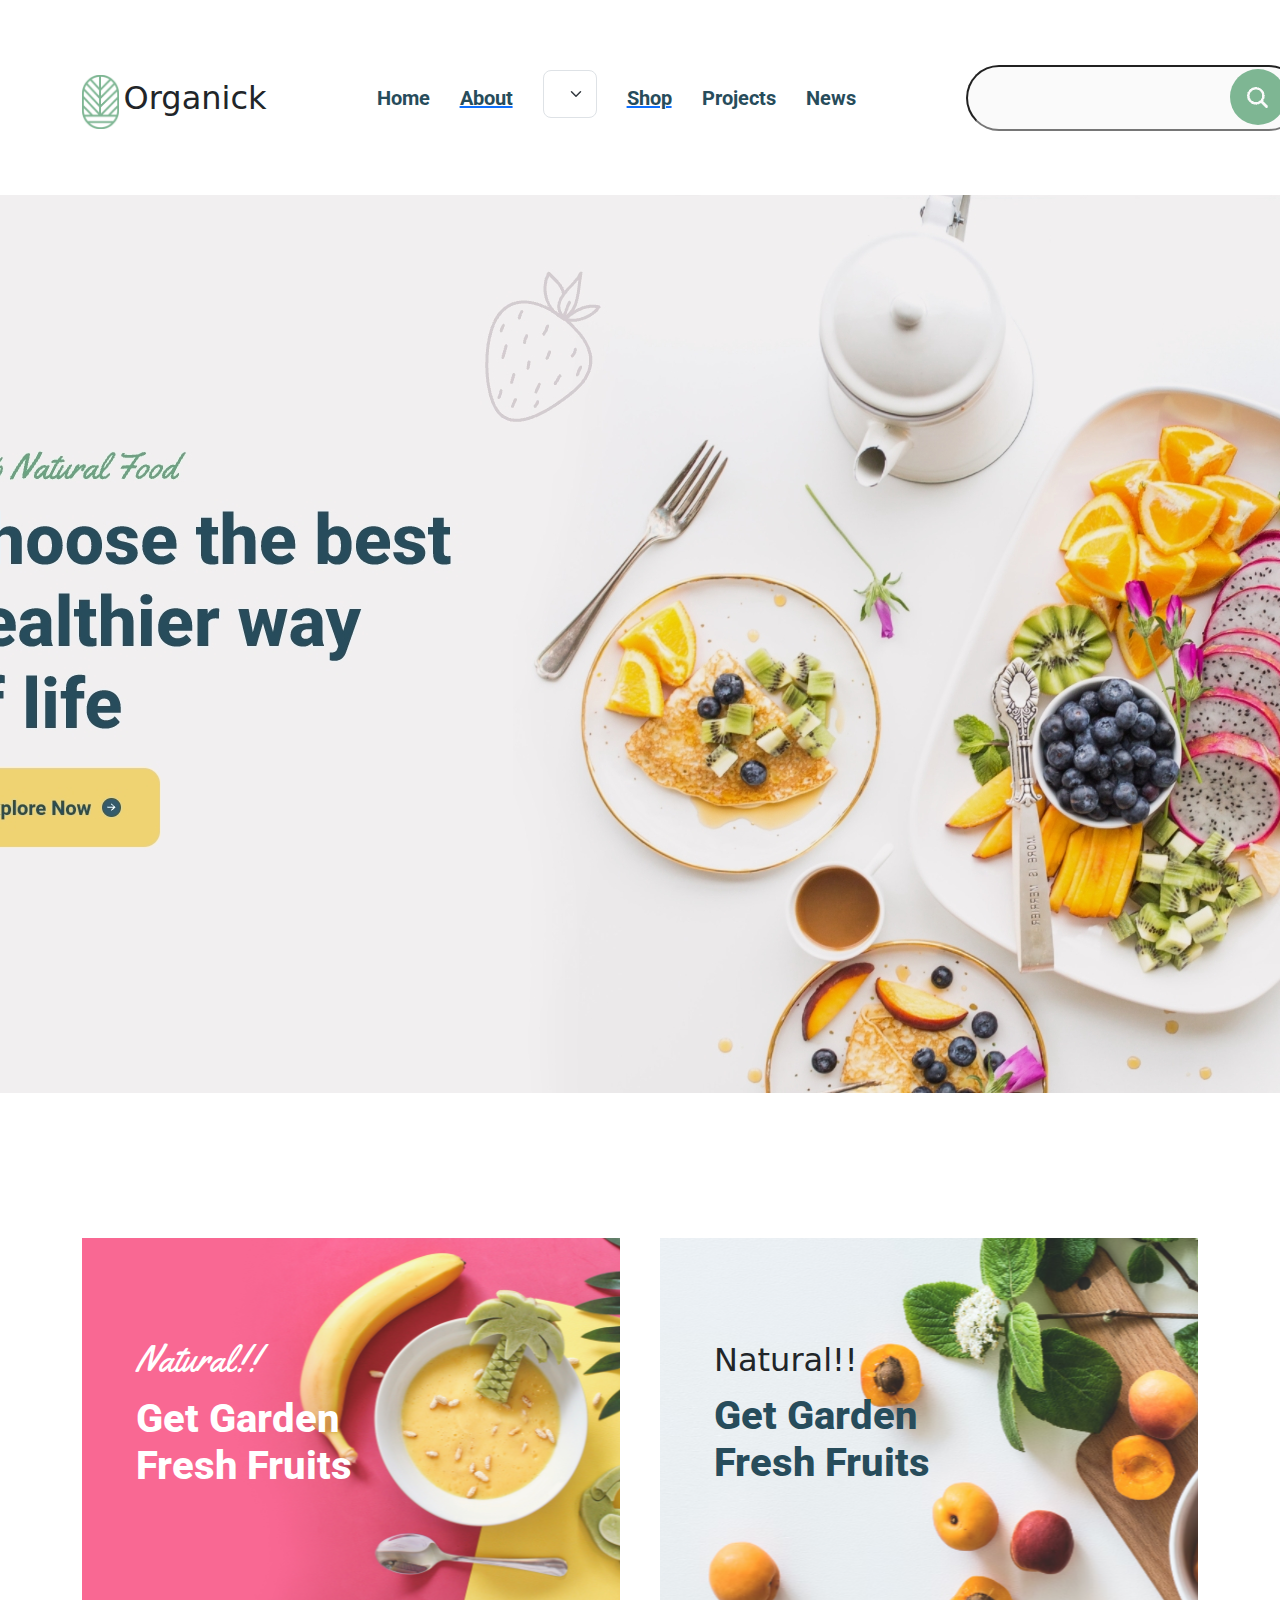
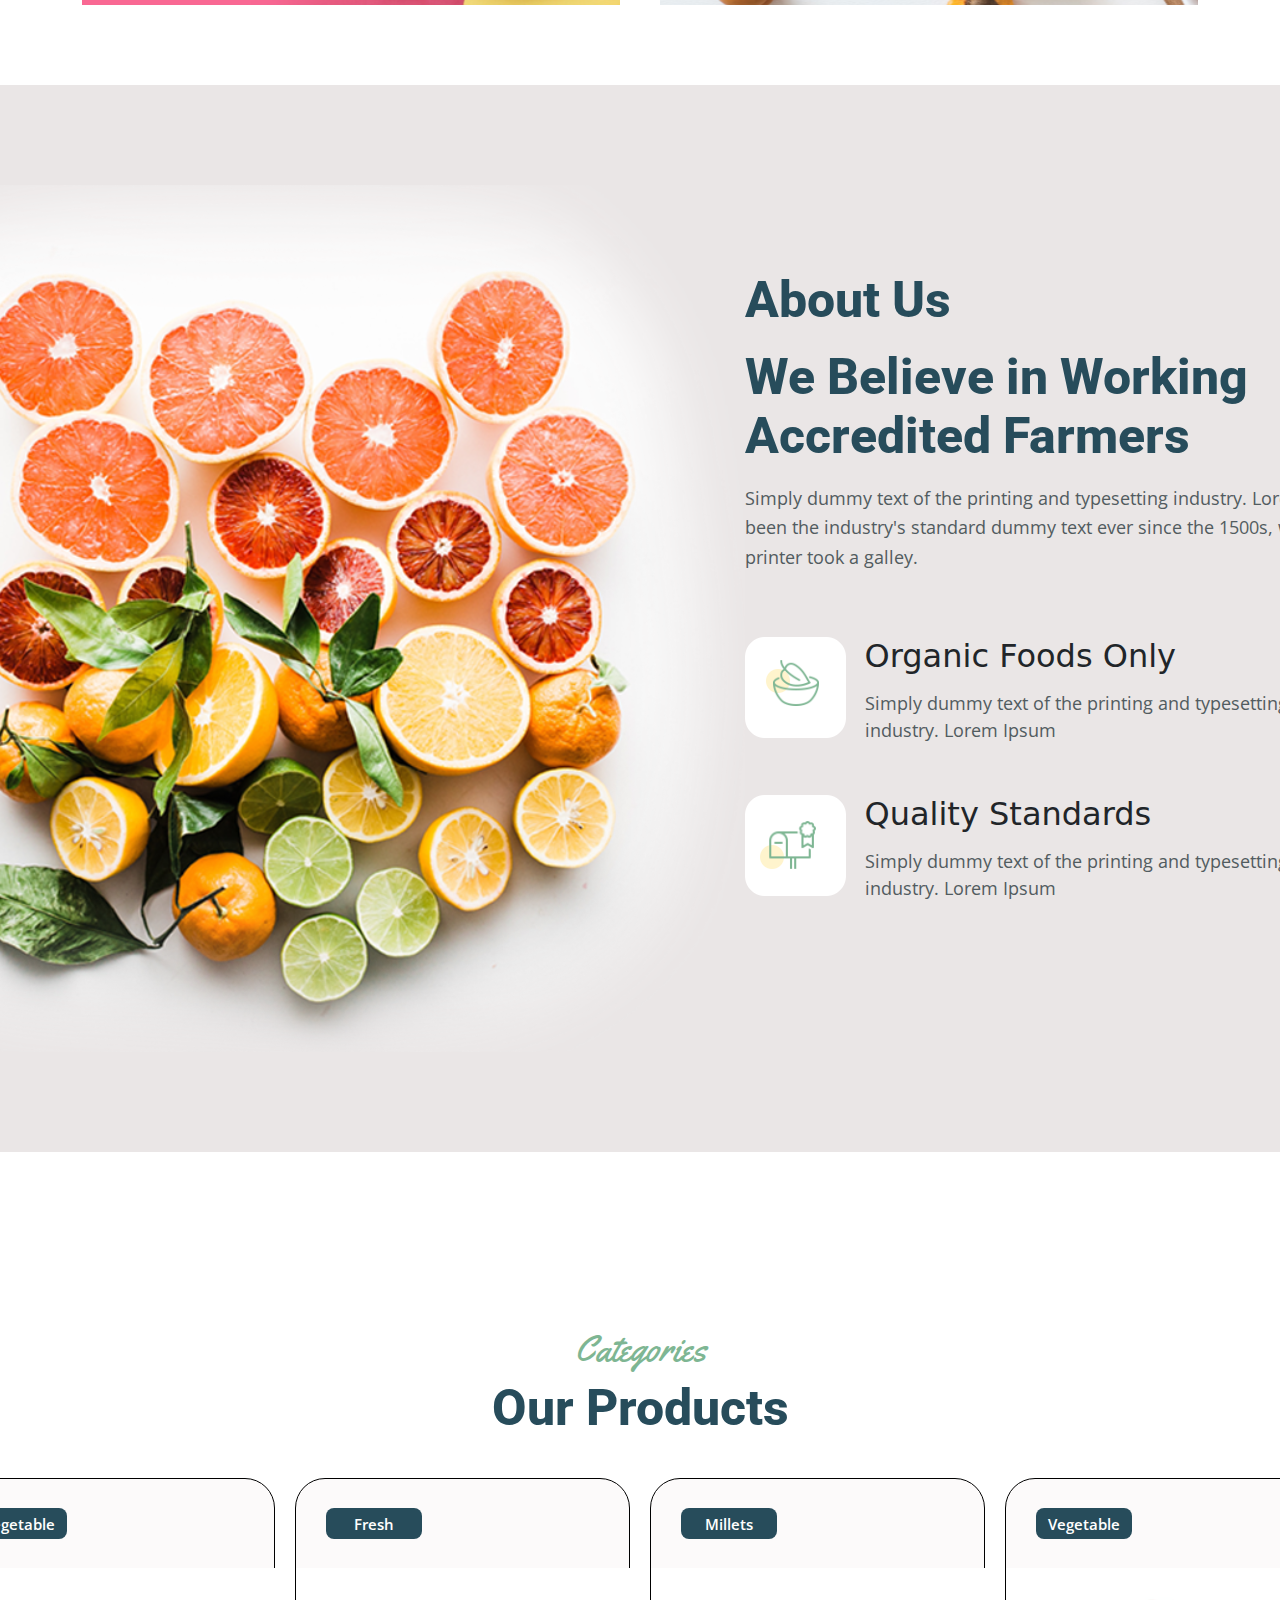
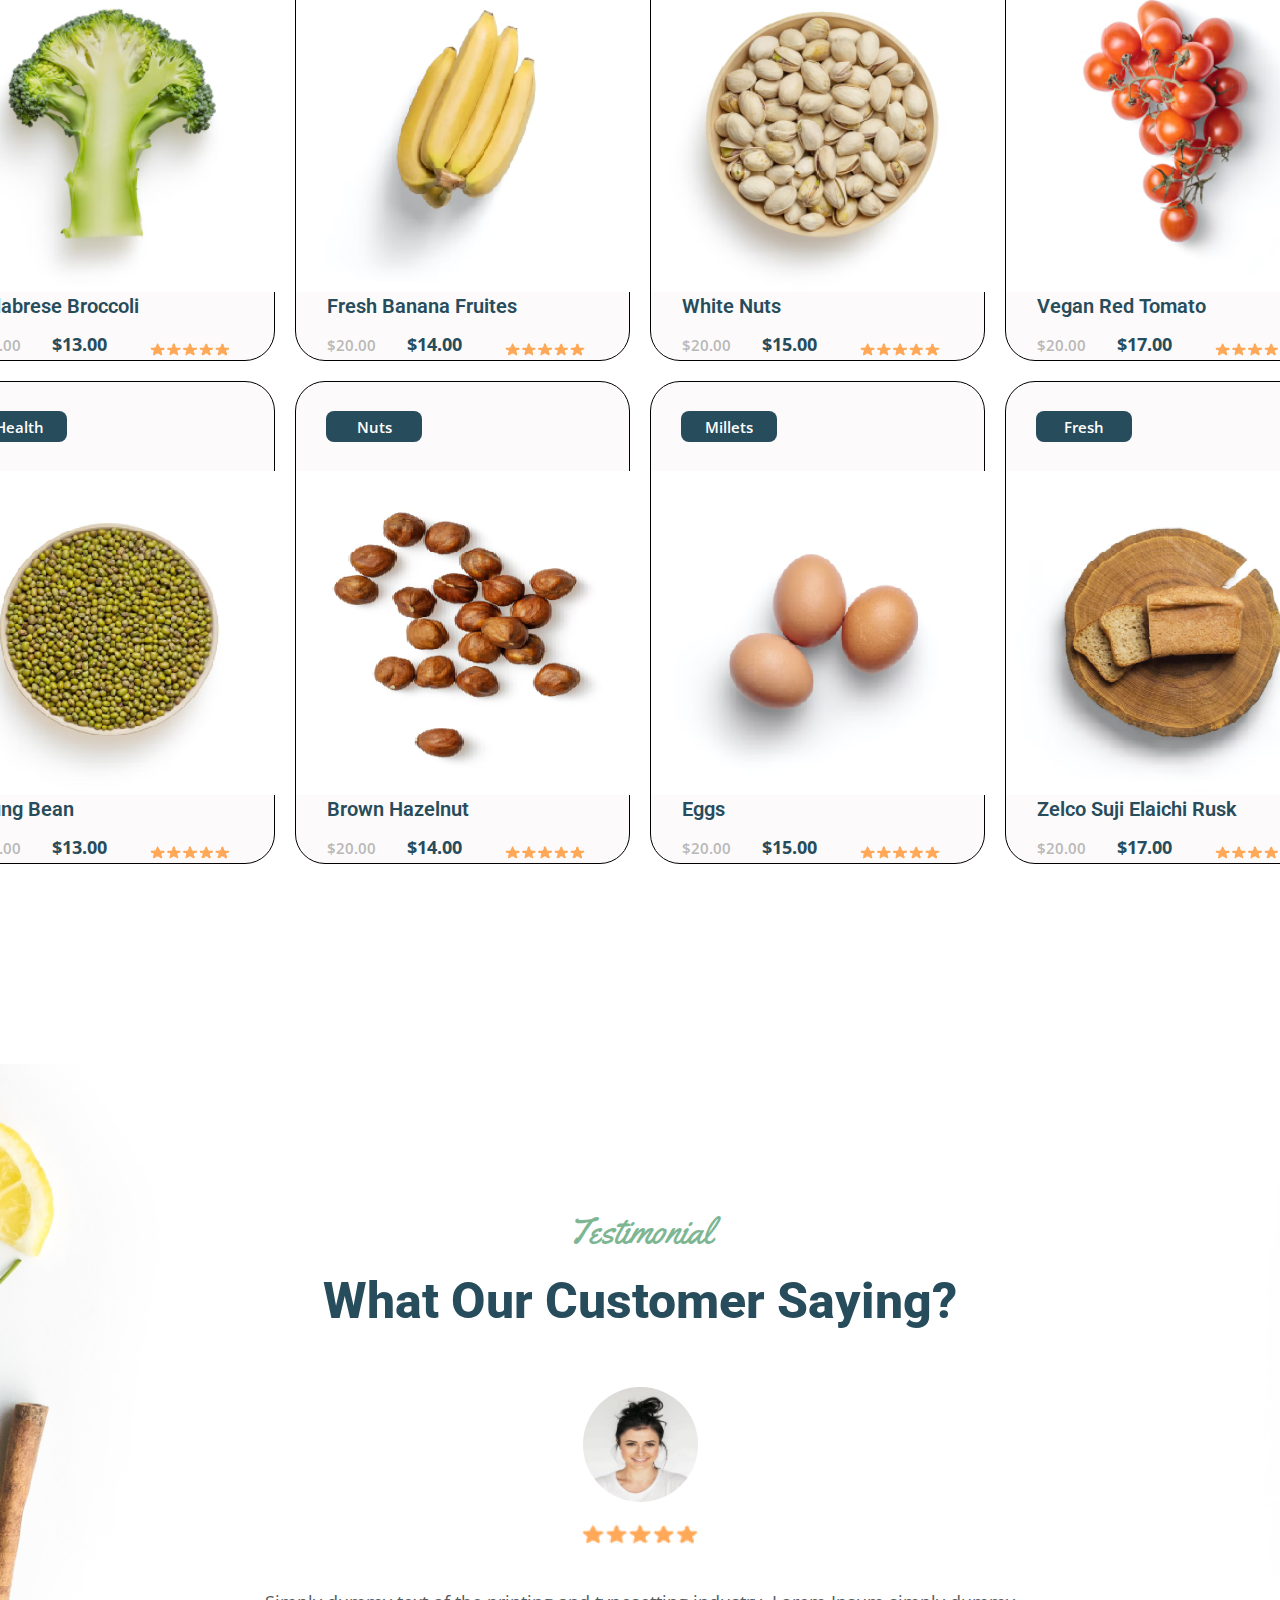
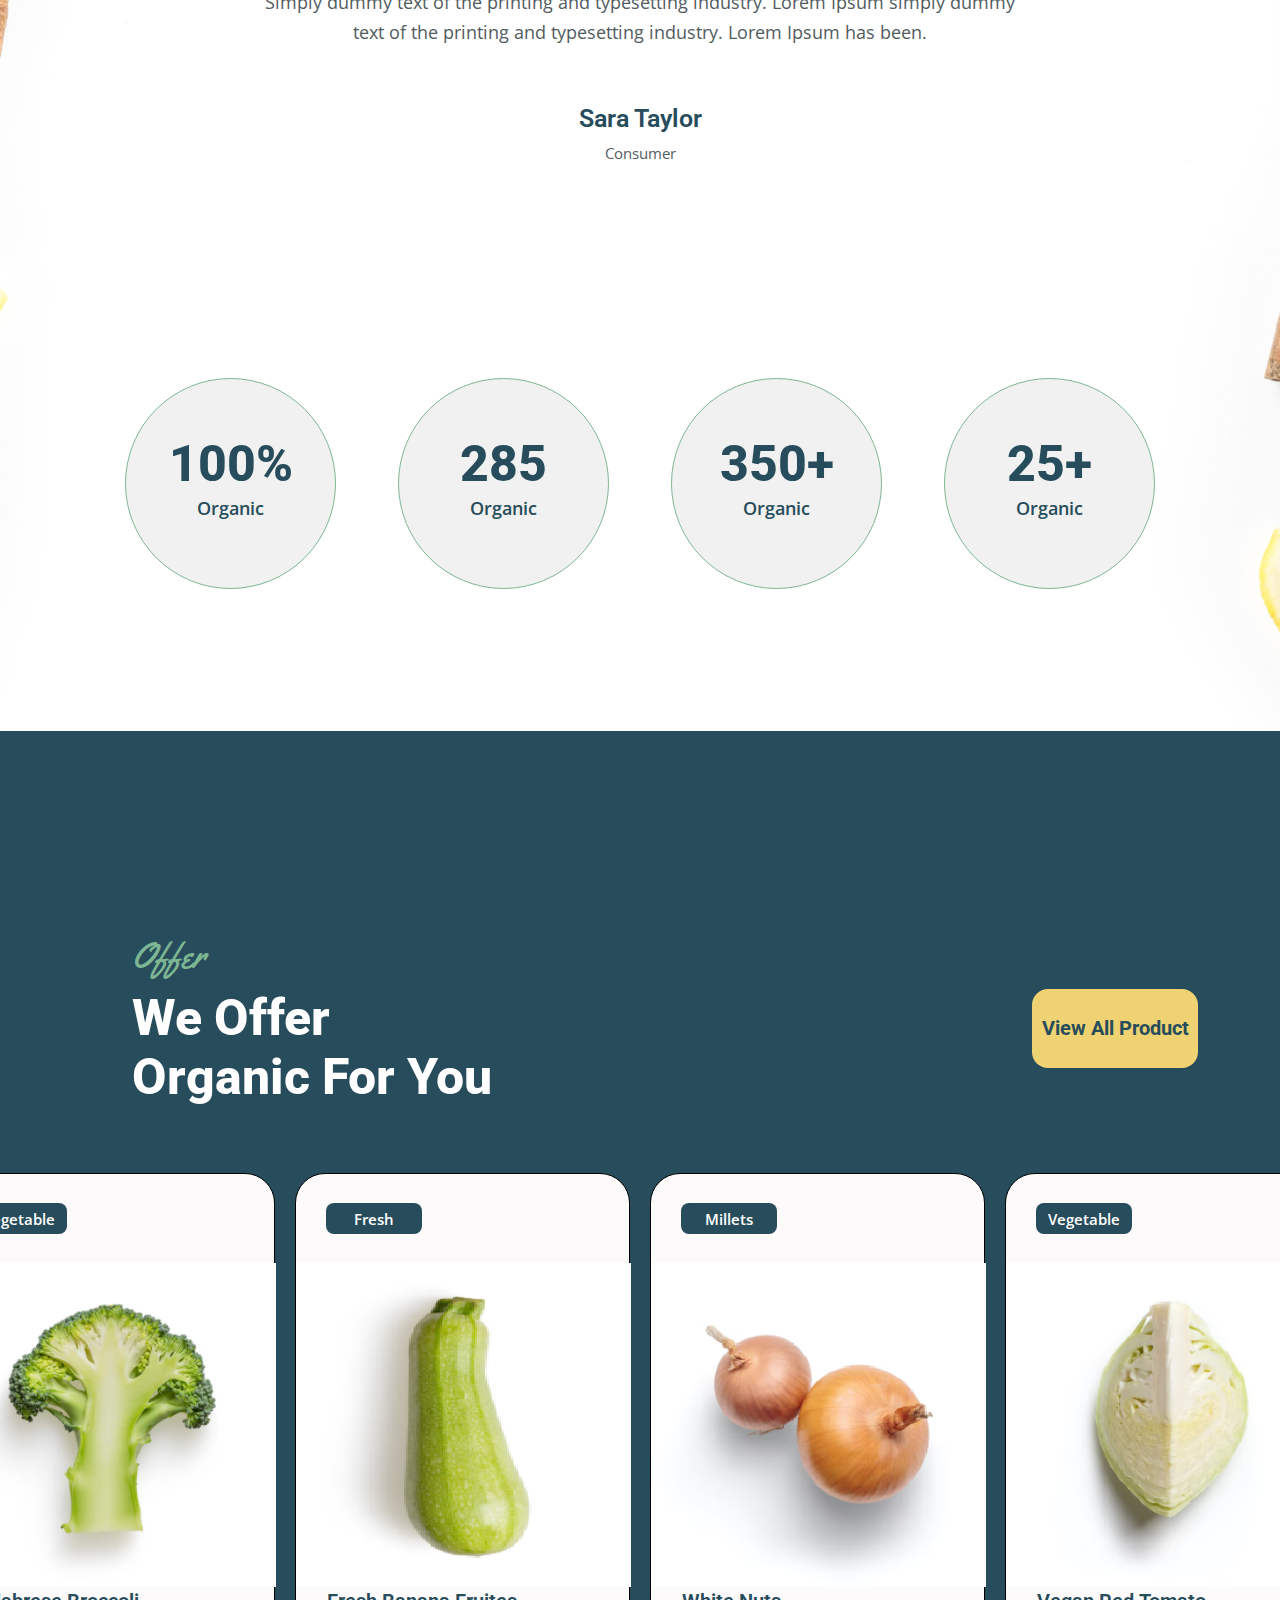
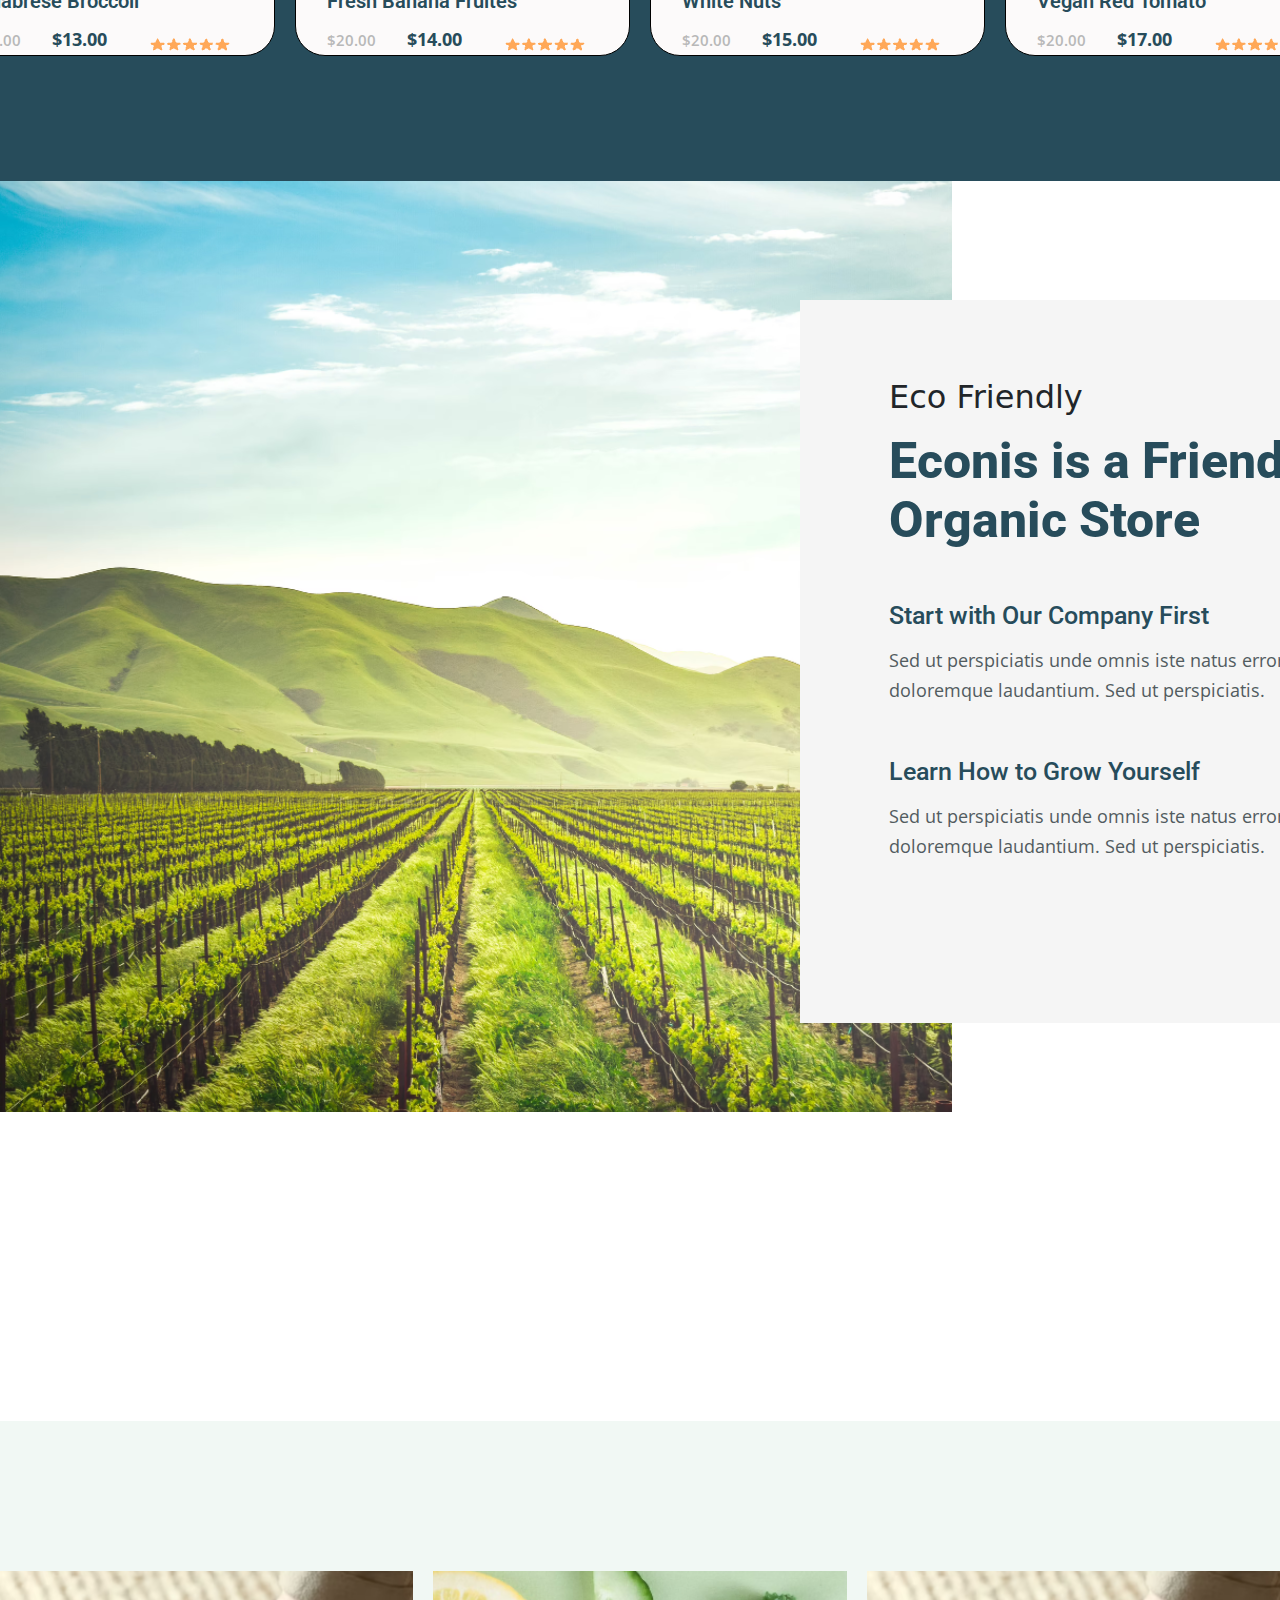
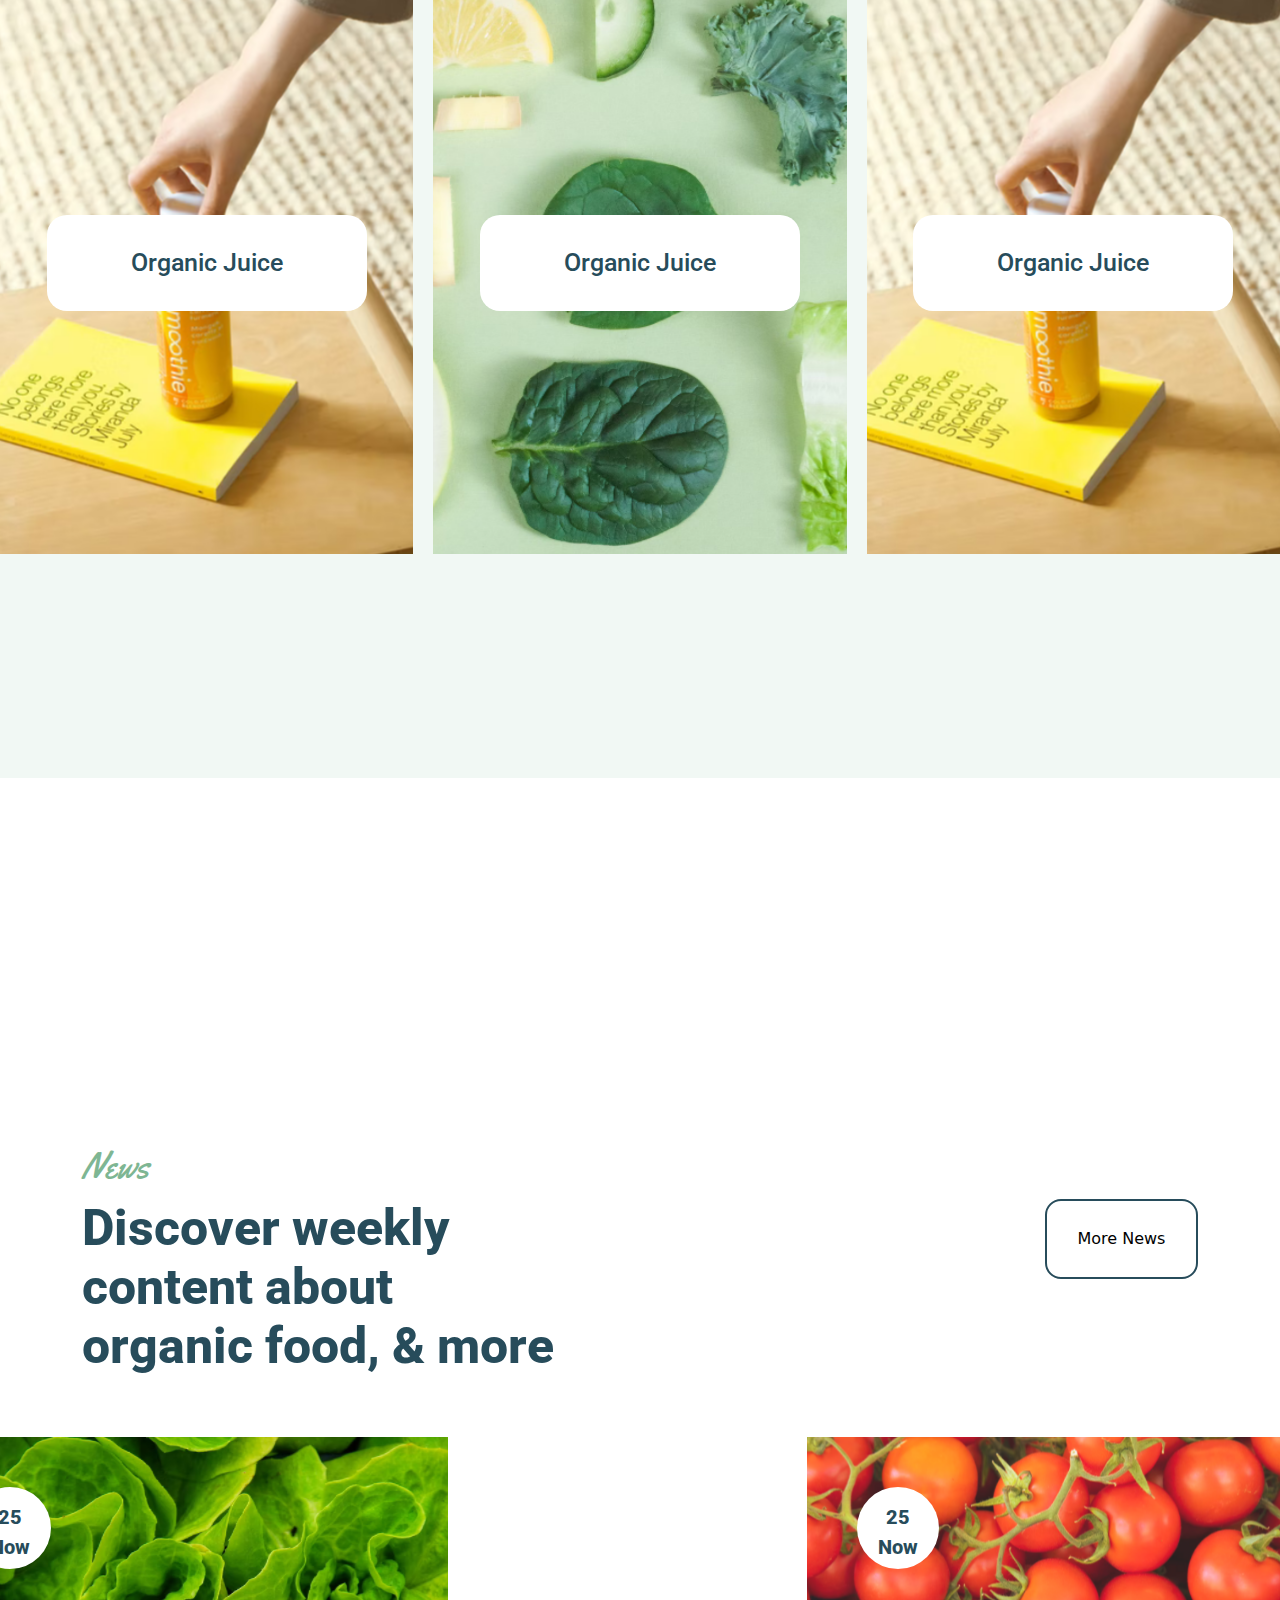
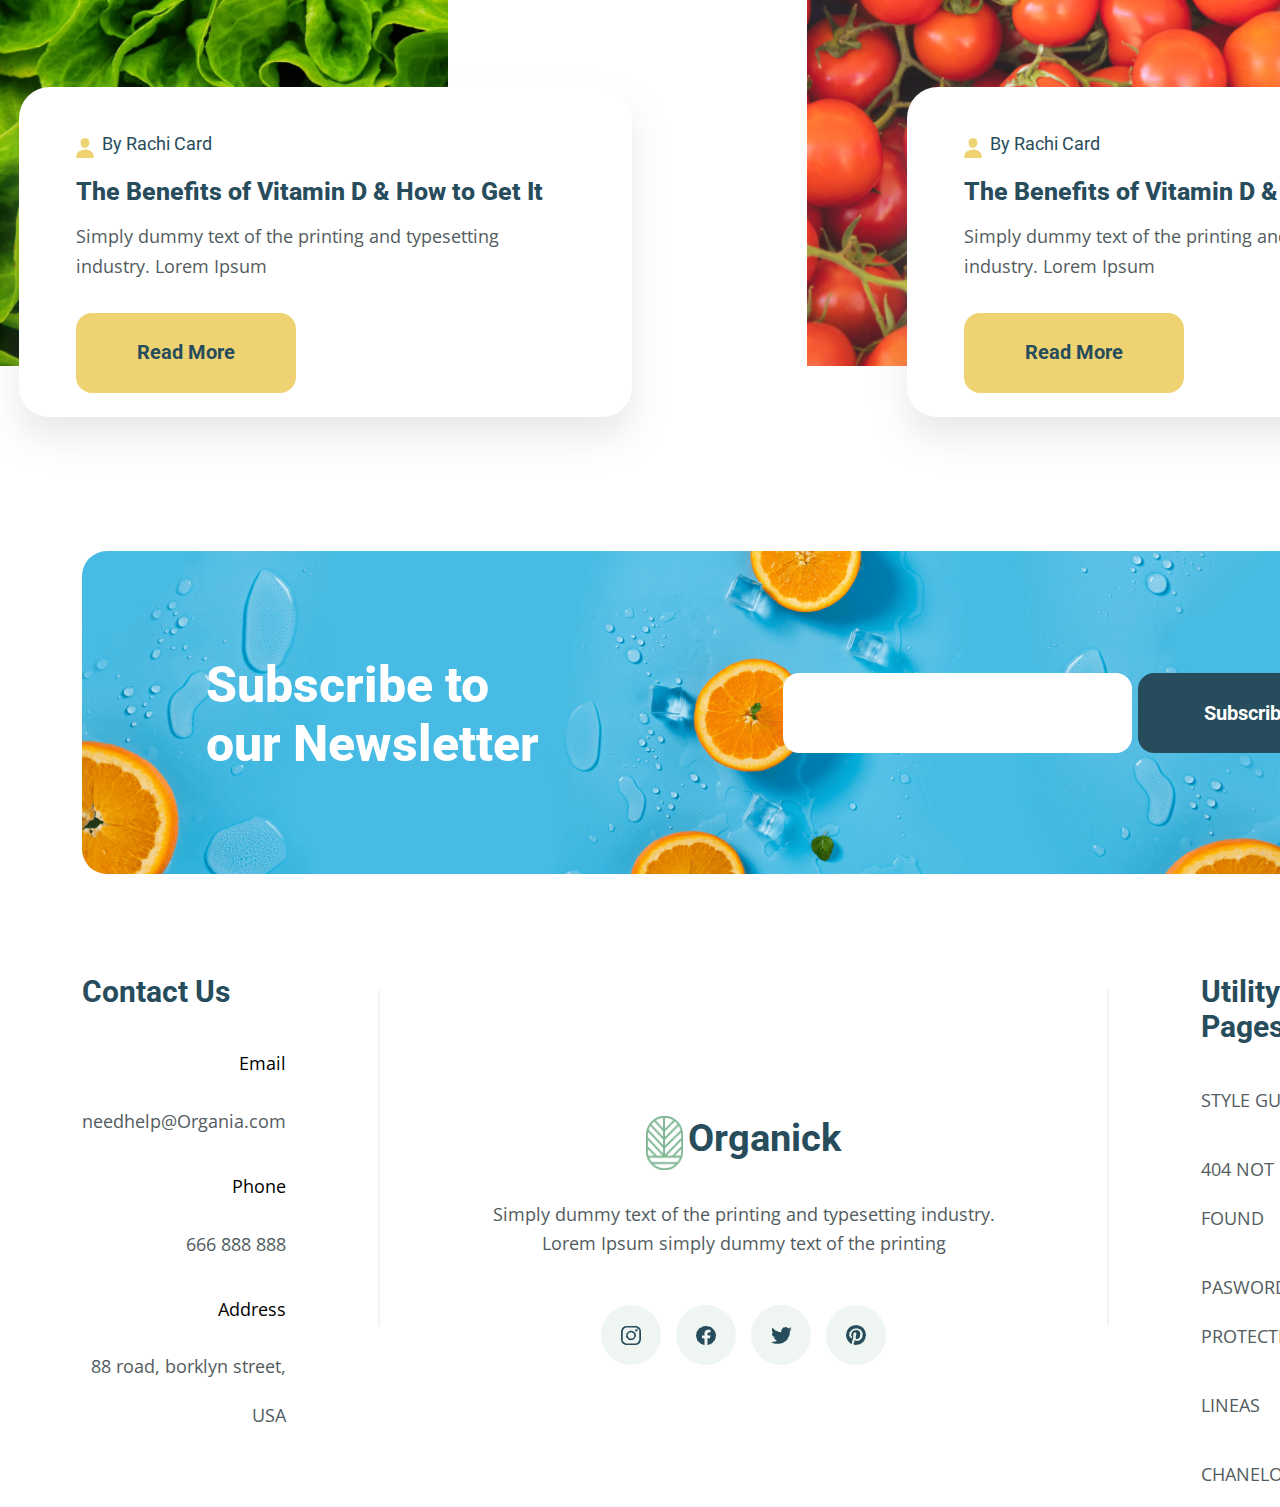
==== commit bbc07681: "section hoji" ====
--- a/index.html
+++ b/index.html
@@ -26,6 +26,10 @@
       rel="stylesheet">
    <!-- google__fonts -->
 
+   <!-- bootsrap -->
+
+   <link rel="stylesheet" href="	https://cdn.jsdelivr.net/npm/bootstrap@5.3.3/dist/css/bootstrap.min.css">
+
 
 </head>
 
@@ -46,9 +50,18 @@
                </div>
                <div class="center__header">
                   <h2>Home</h2>
-                <a href="./assets/html/vtoroy.html"><h2>About</h2></a>
-                  <h2>Pages</h2>
-                  <a href="./assets/html/tretiy.html"><h2>Shop</h2></a>
+                  <a href="./assets/html/vtoroy.html">
+                     <h2>About</h2>
+                  </a>
+                  <select class="form-select form-select-lg mb-3" aria-label="Large select example">
+                     <option selected>Pages</option>
+                     <option value="1">Services</option>
+                     <option value="2">Quality Standard</option>
+                     <option value="3">Portfolio Standard</option>
+                   </select>
+                  <a href="./assets/html/tretiy.html">
+                     <h2>Shop</h2>
+                  </a>
                   <h2>Projects</h2>
                   <h2>News</h2>
                </div>
@@ -430,7 +443,7 @@
 
       <!-- section-no-start -->
 
-      <section class="section-no">   
+      <section class="section-no">
          <div class="no">
             <div class="bg-one">
                <button>Organic Juice</button>
--- a/assets/css/style.css
+++ b/assets/css/style.css
@@ -34,6 +34,10 @@
    align-items: center;
    justify-content: center;
    gap: 5px;
+}
+
+.more{
+   width: 10px;
 }
 
 .left__header-1 h1 {
